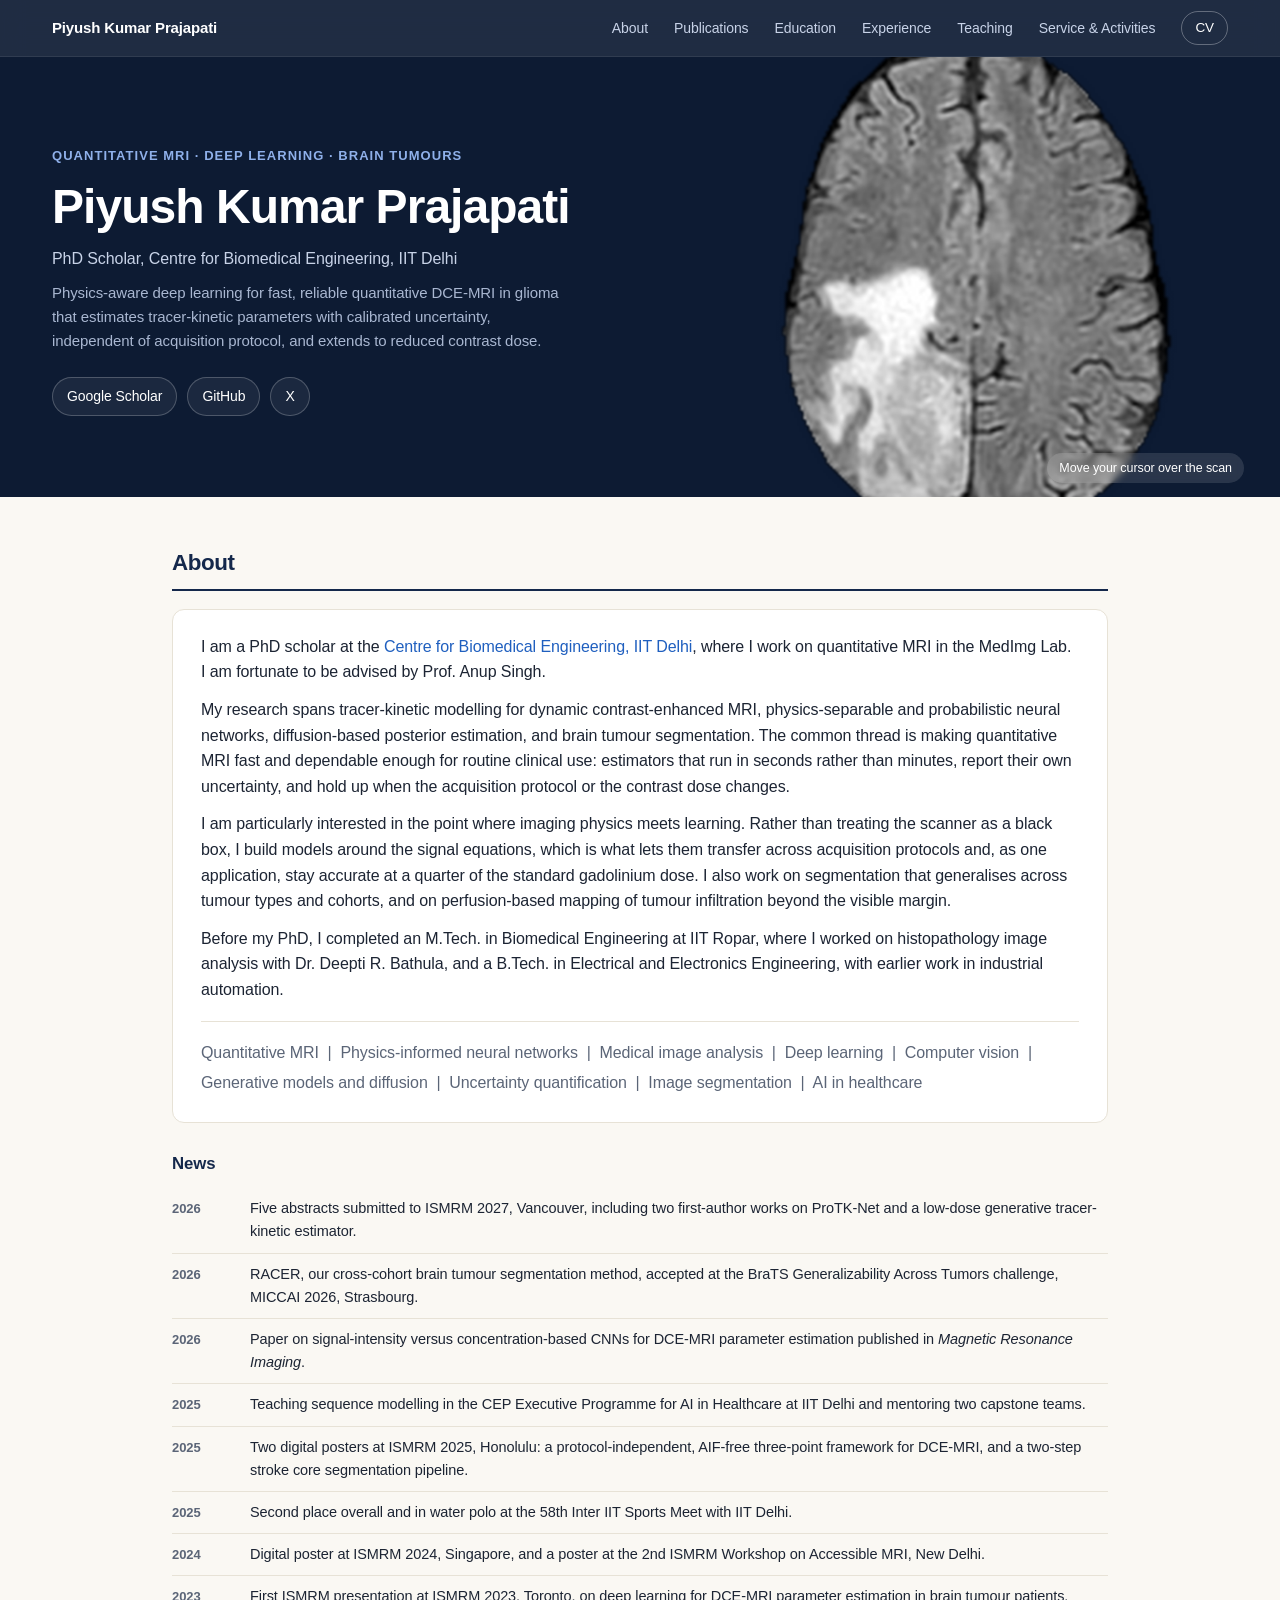
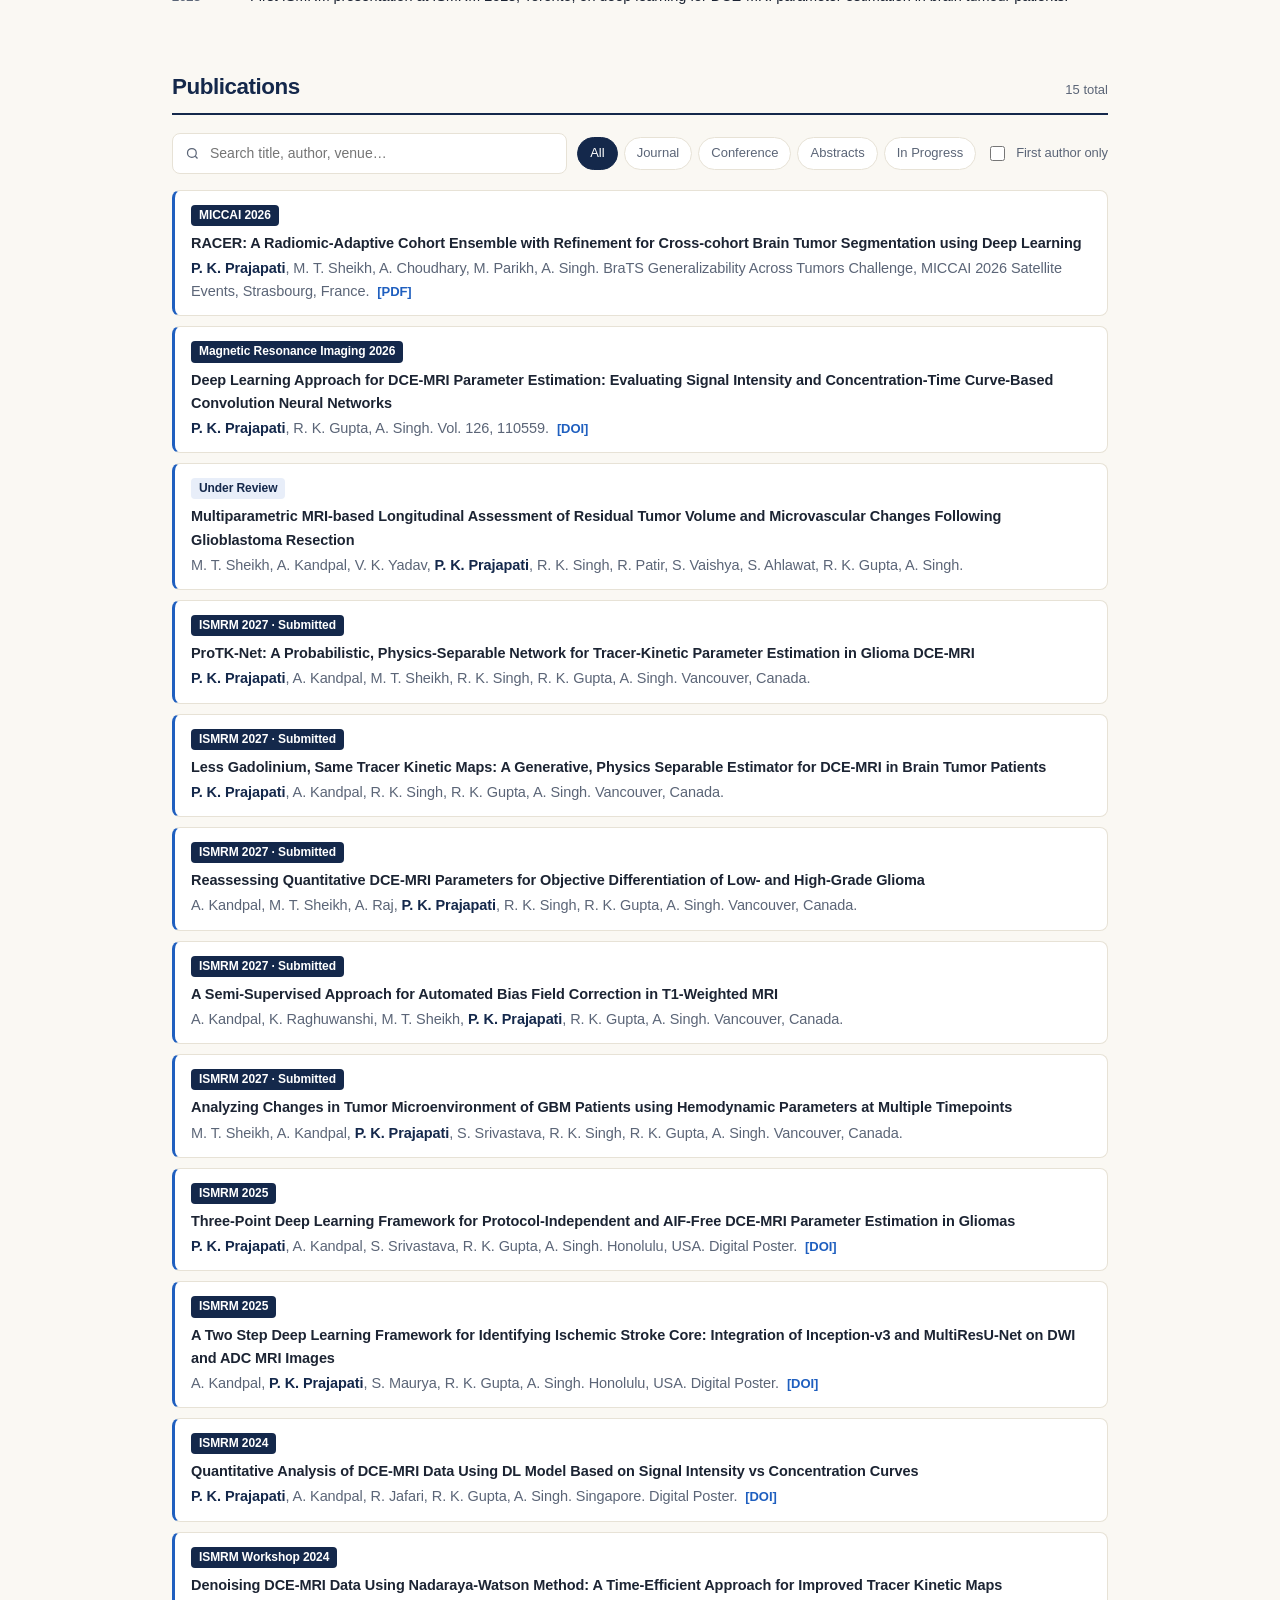
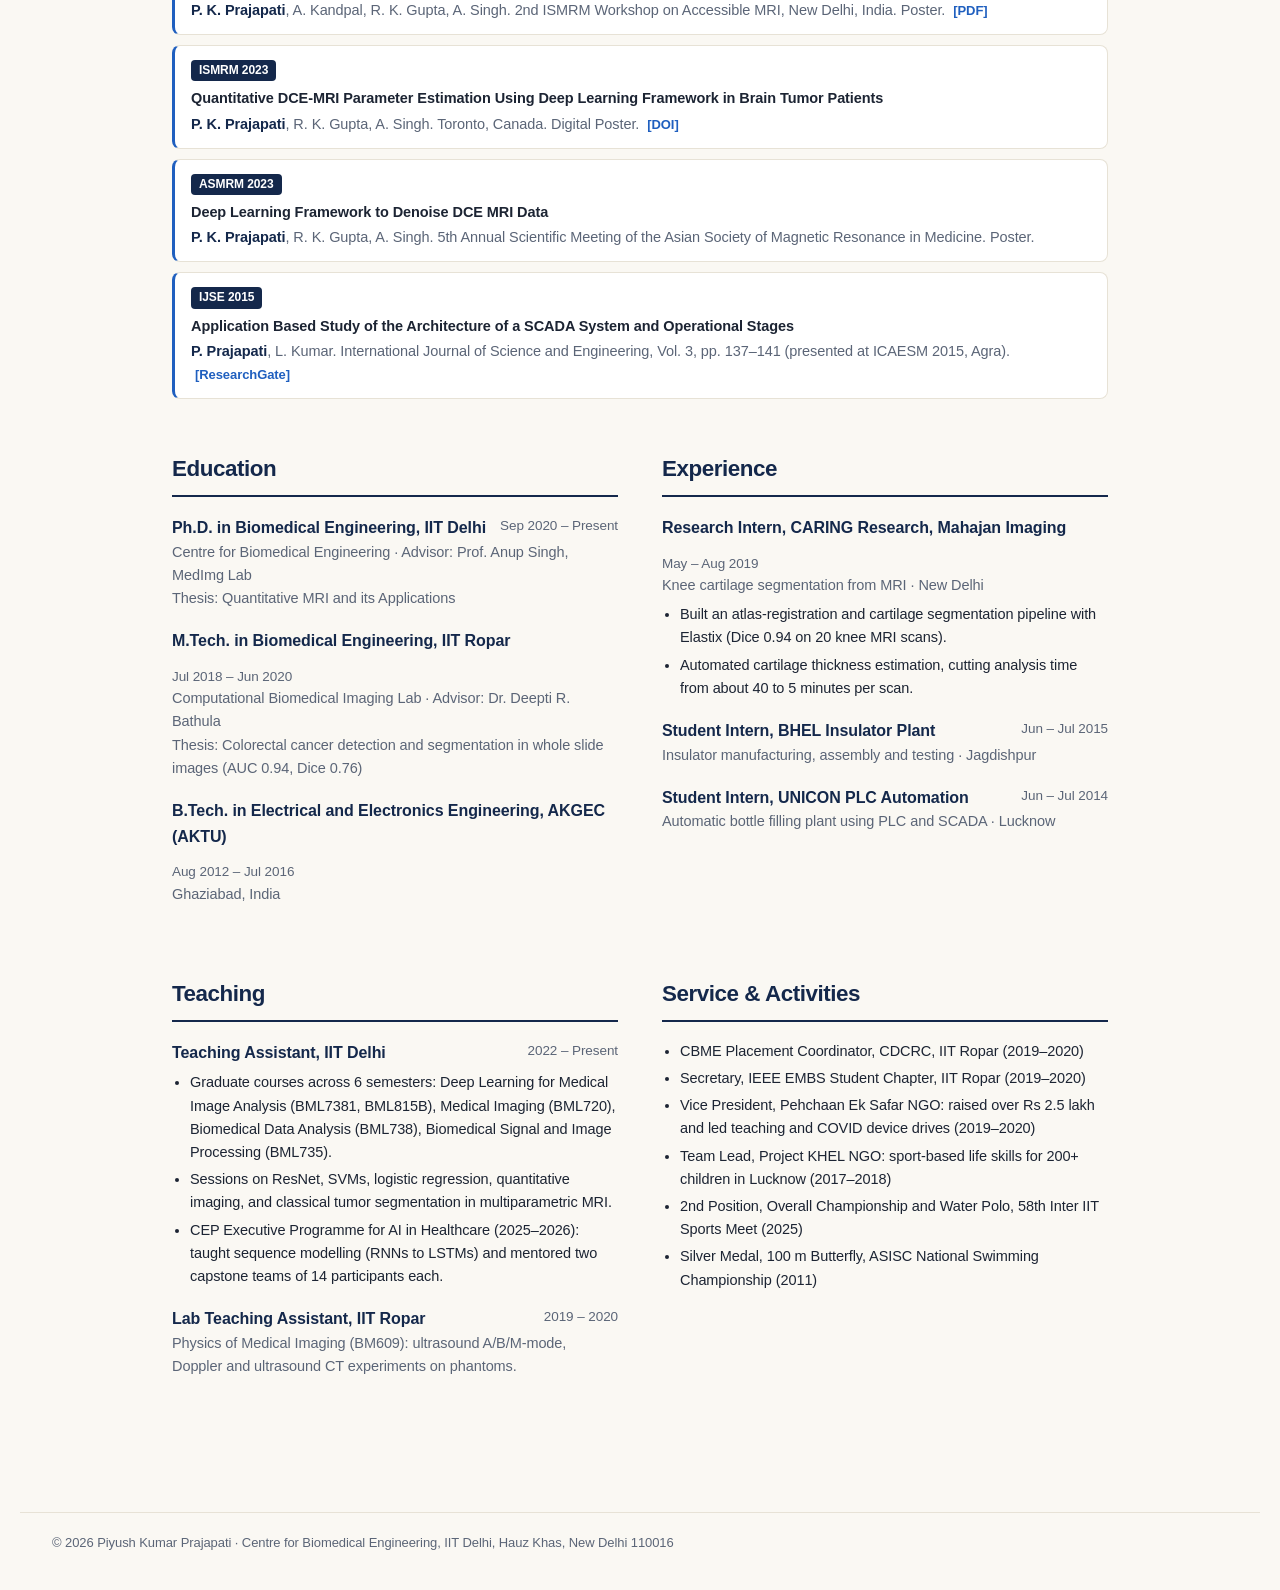
==== index.html @ b54a02b5 "Blend hero image into banner on both sides Co-Authored-By: Claude Fable 5.1 <noreply@anthropic.com>" ====
<!doctype html>
<html lang="en">
<head>
<meta charset="UTF-8">
<meta name="viewport" content="width=device-width, initial-scale=1">
<title>Piyush Kumar Prajapati</title>
<meta name="description" content="Piyush Kumar Prajapati, PhD Scholar, Centre for Biomedical Engineering, IIT Delhi. Quantitative MRI and deep learning for medical imaging.">
<style>
  :root {
    --bg: #faf8f3;
    --card: #ffffff;
    --text: #1c2433;
    --muted: #5b6577;
    --rule: #e7e2d6;
    --navy: #14284b;
    --navy-deep: #0d1b33;
    --blue: #1f5fbf;
    --blue-soft: #e8eef9;
    --shadow: 0 6px 18px rgba(20, 40, 75, .08);
  }
  * { box-sizing: border-box; }
  html { scroll-behavior: smooth; scroll-padding-top: 72px; }
  body {
    margin: 0; background: var(--bg); color: var(--text);
    font: 16px/1.6 -apple-system, BlinkMacSystemFont, "SF Pro Text", "SF Pro Display", "Helvetica Neue", Helvetica, Arial, sans-serif;
    letter-spacing: -0.005em;
    -webkit-font-smoothing: antialiased;
    transition: background-color .25s, color .25s;
  }
  a { color: var(--blue); text-decoration: none; }
  a:hover { text-decoration: underline; }
  button { font: inherit; cursor: pointer; }

  /* ===== Top navigation ===== */
  .topnav {
    position: sticky; top: 0; z-index: 20;
    background: rgba(13,27,51,.92); -webkit-backdrop-filter: blur(12px); backdrop-filter: blur(12px);
    border-bottom: 1px solid rgba(255,255,255,.08);
  }
  .topnav .inner { max-width: 1240px; margin: 0 auto; padding: 0 32px; height: 56px; display: flex; align-items: center; gap: 8px; }
  .topnav .brand { color: #fff; font-weight: 600; font-size: 15px; margin-right: auto; letter-spacing: -0.01em; }
  .topnav .brand:hover { text-decoration: none; }
  .topnav .links { display: flex; gap: 2px; }
  .topnav .links a { color: #c8d3e8; font-size: 14px; padding: 6px 12px; border-radius: 8px; transition: background .2s, color .2s; white-space: nowrap; }
  .topnav .links a:hover { color: #fff; background: rgba(255,255,255,.08); text-decoration: none; }
  .topnav .links a.active { color: #fff; background: rgba(255,255,255,.14); }
  .topnav .cv { color: #fff; border: 1px solid rgba(255,255,255,.3); padding: 5px 13px; border-radius: 999px; font-size: 13.5px; margin-left: 6px; transition: background .2s, color .2s; }
  .topnav .cv:hover { background: #fff; color: var(--navy-deep); text-decoration: none; }
  .menu-btn { display: none; width: 36px; height: 36px; border: 0; background: transparent; color: #fff; border-radius: 8px; place-items: center; }
  .menu-btn svg { width: 20px; height: 20px; }

  /* ===== Hero banner ===== */
  .hero { background: var(--navy-deep); color: #fff; }
  .hero-inner {
    max-width: 1240px; margin: 0 auto;
    display: grid; grid-template-columns: minmax(0, 1fr) minmax(360px, 46%);
    min-height: 440px;
  }
  .hero-text { padding: 56px 32px 48px; display: flex; flex-direction: column; justify-content: center; }
  .hero-text .eyebrow { color: #8fb0ea; font-size: 13px; font-weight: 600; letter-spacing: .08em; text-transform: uppercase; margin-bottom: 14px; }
  .hero-text h1 {
    font-family: inherit; letter-spacing: -0.02em; font-weight: 600;
    font-size: clamp(2rem, 4vw, 3rem); line-height: 1.1; margin: 0 0 12px; color: #fff;
  }
  .hero-text .role { color: #c8d3e8; font-size: 16px; margin: 0 0 10px; }
  .hero-text .tagline { color: #a9b7d1; font-size: 15px; max-width: 520px; margin: 0 0 24px; }
  .hero-links { display: flex; flex-wrap: wrap; gap: 10px; align-items: center; }
  .hero-links a, .hero-links button {
    display: inline-flex; align-items: center; gap: 6px;
    border: 1px solid rgba(255,255,255,.22); background: rgba(255,255,255,.06); color: #fff;
    font-size: 14px; padding: 7px 14px; border-radius: 999px; transition: background .2s, border-color .2s, transform .15s;
  }
  .hero-links a:hover, .hero-links button:hover { background: rgba(255,255,255,.14); border-color: rgba(255,255,255,.45); text-decoration: none; transform: translateY(-1px); }
  .hero-links a.primary { background: #fff; color: var(--navy-deep); border-color: #fff; font-weight: 600; }
  .hero-links a.primary:hover { background: #e8eef9; }
  .hero-links svg { width: 14px; height: 14px; }

  .hero-stage {
    position: relative; overflow: hidden; background: var(--navy-deep); cursor: none;
    user-select: none; touch-action: none; min-height: 360px;
  }
  .hero-stage img {
    position: absolute; inset: 0; width: 100%; height: 100%; object-fit: cover; object-position: center; display: block;
  }
  .hero-stage::before {
    content: ""; position: absolute; inset: 0; z-index: 3; pointer-events: none;
    background: linear-gradient(90deg, var(--navy-deep) 0%, rgba(13,27,51,0) 18%, rgba(13,27,51,0) 82%, var(--navy-deep) 100%);
  }
  .stage-map { clip-path: circle(0px at 50% 50%); transition: clip-path .18s ease-out; z-index: 2; }
  .stage-ring {
    position: absolute; z-index: 4; width: 0; height: 0; border-radius: 50%; pointer-events: none;
    border: 2px solid rgba(255,255,255,.9); box-shadow: 0 0 0 1px rgba(0,0,0,.5), 0 0 24px rgba(0,0,0,.6);
    transform: translate(-50%, -50%); opacity: 0; transition: opacity .2s, width .18s, height .18s;
  }
  .hero-stage.active .stage-ring { opacity: 1; }
  .stage-hint {
    position: absolute; z-index: 4; right: 16px; bottom: 14px;
    background: rgba(255,255,255,.12); backdrop-filter: blur(4px); color: #fff; font-size: 12.5px;
    padding: 5px 12px; border-radius: 999px; pointer-events: none; transition: opacity .3s;
  }
  .hero-stage.active .stage-hint, .hero-stage.touched .stage-hint { opacity: 0; }

  /* ===== Body layout ===== */
  .layout { max-width: 1000px; margin: 0 auto; padding: 48px 32px 64px; }

  section { margin-bottom: 52px; }
  h3 { font-size: 1.05rem; font-weight: 600; margin: 28px 0 10px; color: var(--navy); }
  .news { list-style: none; padding: 0; margin: 0; }
  .news li { display: grid; grid-template-columns: 64px 1fr; gap: 14px; padding: 9px 0; border-bottom: 1px solid var(--rule); font-size: 14.5px; }
  .news li:last-child { border-bottom: 0; }
  .news .d { color: var(--muted); font-size: 13px; font-weight: 600; padding-top: 2px; }
  h2 {
    font-family: inherit; letter-spacing: -0.02em; font-weight: 600;
    font-size: 1.4rem; color: var(--navy);
    margin: 0 0 18px; padding-bottom: 8px;
    border-bottom: 2px solid var(--navy);
    display: flex; align-items: baseline; justify-content: space-between; gap: 12px;
  }
  h2 .count { font-weight: 500; font-size: 13px; line-height: 1; letter-spacing: 0; color: var(--muted); }
  p { margin: 0 0 12px; }
  .intro p { font-size: 16px; }


  .bio { background: var(--card); border: 1px solid var(--rule); border-radius: 12px; padding: 24px 28px; }
  .bio p:last-of-type { margin-bottom: 0; }
  .interests-line { color: var(--muted); font-size: 14.5px; margin-top: 18px; padding-top: 16px; border-top: 1px solid var(--rule); line-height: 1.9; }
  @media (max-width: 860px) { .bio { padding: 18px 18px; } }

  /* Publication controls */
  .controls { display: flex; flex-wrap: wrap; gap: 10px; align-items: center; margin-bottom: 16px; }
  .search {
    flex: 1 1 220px; display: flex; align-items: center; gap: 8px;
    background: var(--card); border: 1px solid var(--rule); border-radius: 8px; padding: 7px 12px;
  }
  .search:focus-within { border-color: var(--blue); box-shadow: 0 0 0 3px var(--blue-soft); }
  .search svg { width: 15px; height: 15px; color: var(--muted); flex: none; }
  .search input { border: 0; outline: 0; background: transparent; color: var(--text); font: inherit; font-size: 14px; width: 100%; }
  .chips { display: flex; flex-wrap: wrap; gap: 6px; }
  .chip {
    border: 1px solid var(--rule); background: var(--card); color: var(--muted);
    font-size: 13px; font-weight: 500; padding: 5px 12px; border-radius: 999px;
    transition: all .2s;
  }
  .chip:hover { border-color: var(--blue); color: var(--blue); }
  .chip.active { background: var(--navy); border-color: var(--navy); color: #fff; }
  .toggle { display: flex; align-items: center; gap: 8px; font-size: 13px; color: var(--muted); cursor: pointer; user-select: none; }
  .toggle input { accent-color: var(--blue); width: 15px; height: 15px; }

  ol.pubs { list-style: none; padding: 0; margin: 0; }
  ol.pubs li {
    background: var(--card); border: 1px solid var(--rule);
    border-left: 3px solid var(--blue); border-radius: 8px;
    padding: 12px 16px; margin-bottom: 10px; font-size: 14.5px;
    transition: transform .2s, box-shadow .2s, opacity .3s;
  }
  ol.pubs li:hover { transform: translateX(3px); box-shadow: var(--shadow); }
  ol.pubs li.hidden { display: none; }
  .venue {
    display: inline-block; font-size: 12px; font-weight: 600;
    color: #fff; background: var(--navy);
    padding: 1px 8px; border-radius: 4px; margin-right: 6px;
  }
  .venue.soft { background: var(--blue-soft); color: var(--navy); }
  .ptitle { display: block; font-weight: 600; color: var(--text); margin: 6px 0 2px; }
  .authors { color: var(--muted); }
  .authors b { color: var(--navy); font-weight: 600; }
  .plink { font-size: 13px; font-weight: 600; margin-left: 4px; }
  .empty { display: none; color: var(--muted); font-size: 14px; padding: 16px; text-align: center; border: 1px dashed var(--rule); border-radius: 8px; }
  .empty.show { display: block; }
  mark { background: #ffe9a8; color: inherit; border-radius: 2px; padding: 0 1px; }

  .grid2 { display: grid; grid-template-columns: 1fr 1fr; gap: 0 44px; }

  .entry { margin-bottom: 18px; }
  .entry .top { display: flex; justify-content: space-between; gap: 12px; flex-wrap: wrap; }
  .entry .title { font-weight: 600; color: var(--navy); }
  .entry .date { color: var(--muted); font-size: 13.5px; white-space: nowrap; }
  .entry .sub { color: var(--muted); font-size: 14.5px; }
  .entry ul { margin: 6px 0 0; padding-left: 18px; }
  .entry li { margin-bottom: 4px; font-size: 14.5px; }

  .reveal { opacity: 0; transform: translateY(14px); transition: opacity .55s ease, transform .55s ease; }
  .reveal.in { opacity: 1; transform: none; }
  @media (prefers-reduced-motion: reduce) {
    .reveal { opacity: 1; transform: none; transition: none; }
    html { scroll-behavior: auto; }
  }

  .to-top {
    position: fixed; right: 24px; bottom: 24px; width: 40px; height: 40px; border-radius: 50%;
    background: var(--navy); color: #fff; border: 0; box-shadow: var(--shadow);
    display: grid; place-items: center; opacity: 0; pointer-events: none; transition: opacity .25s, transform .25s;
    transform: translateY(8px);
  }
  .to-top.show { opacity: 1; pointer-events: auto; transform: none; }
  .to-top svg { width: 16px; height: 16px; }

  footer {
    max-width: 1240px; margin: 0 auto; padding: 20px 32px 36px;
    color: var(--muted); font-size: 13px; border-top: 1px solid var(--rule);
  }

  @media (max-width: 1000px) { .grid2 { grid-template-columns: 1fr; } }
  @media (max-width: 860px) {
    .hero-inner { grid-template-columns: 1fr; min-height: 0; }
    .hero-stage { order: -1; min-height: 0; height: 300px; }
    .hero-stage::before { background: linear-gradient(180deg, rgba(13,27,51,0) 70%, var(--navy-deep) 100%); }
    .hero-text { padding: 20px 16px 36px; }
    .layout { padding: 28px 16px 48px; }
    .topnav .inner { padding: 0 12px 0 16px; }
    .topnav .cv { display: none; }
    .menu-btn { display: grid; }
    .topnav .links {
      display: none; position: absolute; left: 0; right: 0; top: 56px; flex-direction: column; gap: 0;
      background: rgba(13,27,51,.97); padding: 8px 12px 12px; border-bottom: 1px solid rgba(255,255,255,.1);
    }
    .topnav.open .links { display: flex; }
    .topnav .links a { padding: 11px 12px; font-size: 15px; }
    .news li { grid-template-columns: 52px 1fr; }
    footer { padding: 20px 16px 32px; }
  }
</style>
</head>
<body>

<nav class="topnav" id="topnav">
  <div class="inner">
    <a class="brand" href="#top">Piyush Kumar Prajapati</a>
    <div class="links" id="navLinks">
      <a href="#about">About</a>
      <a href="#publications">Publications</a>
      <a href="#education">Education</a>
      <a href="#experience">Experience</a>
      <a href="#teaching">Teaching</a>
      <a href="#service">Service &amp; Activities</a>
    </div>
    <a class="cv" href="Piyush_Prajapati_CV.pdf" target="_blank" rel="noopener">CV</a>
    <button class="menu-btn" id="menuBtn" aria-label="Menu" aria-expanded="false">
      <svg viewBox="0 0 24 24" fill="none" stroke="currentColor" stroke-width="2"><path d="M4 7h16M4 12h16M4 17h16"/></svg>
    </button>
  </div>
</nav>

<header class="hero" id="top">
  <div class="hero-inner">
    <div class="hero-text">
      <div class="eyebrow">Quantitative MRI · Deep Learning · Brain Tumours</div>
      <h1>Piyush Kumar Prajapati</h1>
      <p class="role">PhD Scholar, Centre for Biomedical Engineering, IIT Delhi</p>
      <p class="tagline">Physics-aware deep learning for fast, reliable quantitative DCE-MRI in glioma that estimates tracer-kinetic parameters with calibrated uncertainty, independent of acquisition protocol, and extends to reduced contrast dose.</p>
      <div class="hero-links">
        <a href="https://scholar.google.com/citations?user=yC81rO8AAAAJ&amp;hl=en" target="_blank" rel="noopener">Google Scholar</a>
        <a href="https://github.com/piyushkp27" target="_blank" rel="noopener">GitHub</a>
        <a href="https://x.com/piyushkp27" target="_blank" rel="noopener">X</a>
      </div>
    </div>
    <div class="hero-stage" id="stage">
      <img class="stage-base" src="assets/mri/anat.png" alt="Axial brain MRI slice" draggable="false">
      <img class="stage-map" id="stageMap" src="assets/mri/map.png" alt="" aria-hidden="true" draggable="false">
      <div class="stage-ring" id="stageRing"></div>
      <div class="stage-hint">Move your cursor over the scan</div>
    </div>
  </div>
</header>

<div class="layout">
  <main>

    <section id="about" class="intro reveal">
      <h2>About</h2>
      <div class="bio">
      <p>I am a PhD scholar at the <a href="https://cbme.iitd.ac.in/" target="_blank" rel="noopener">Centre for Biomedical Engineering, IIT Delhi</a>, where I work on quantitative MRI in the MedImg Lab. I am fortunate to be advised by Prof. Anup Singh.</p>
      <p>My research spans tracer-kinetic modelling for dynamic contrast-enhanced MRI, physics-separable and probabilistic neural networks, diffusion-based posterior estimation, and brain tumour segmentation. The common thread is making quantitative MRI fast and dependable enough for routine clinical use: estimators that run in seconds rather than minutes, report their own uncertainty, and hold up when the acquisition protocol or the contrast dose changes.</p>
      <p>I am particularly interested in the point where imaging physics meets learning. Rather than treating the scanner as a black box, I build models around the signal equations, which is what lets them transfer across acquisition protocols and, as one application, stay accurate at a quarter of the standard gadolinium dose. I also work on segmentation that generalises across tumour types and cohorts, and on perfusion-based mapping of tumour infiltration beyond the visible margin.</p>
      <p>Before my PhD, I completed an M.Tech. in Biomedical Engineering at IIT Ropar, where I worked on histopathology image analysis with Dr. Deepti R. Bathula, and a B.Tech. in Electrical and Electronics Engineering, with earlier work in industrial automation.</p>
      <p class="interests-line">Quantitative MRI &nbsp;|&nbsp; Physics-informed neural networks &nbsp;|&nbsp; Medical image analysis &nbsp;|&nbsp; Deep learning &nbsp;|&nbsp; Computer vision &nbsp;|&nbsp; Generative models and diffusion &nbsp;|&nbsp; Uncertainty quantification &nbsp;|&nbsp; Image segmentation &nbsp;|&nbsp; AI in healthcare</p>
      </div>
      <h3>News</h3>
      <ol class="news">
        <li><span class="d">2026</span><span>Five abstracts submitted to ISMRM 2027, Vancouver, including two first-author works on ProTK-Net and a low-dose generative tracer-kinetic estimator.</span></li>
        <li><span class="d">2026</span><span>RACER, our cross-cohort brain tumour segmentation method, accepted at the BraTS Generalizability Across Tumors challenge, MICCAI 2026, Strasbourg.</span></li>
        <li><span class="d">2026</span><span>Paper on signal-intensity versus concentration-based CNNs for DCE-MRI parameter estimation published in <em>Magnetic Resonance Imaging</em>.</span></li>
        <li><span class="d">2025</span><span>Teaching sequence modelling in the CEP Executive Programme for AI in Healthcare at IIT Delhi and mentoring two capstone teams.</span></li>
        <li><span class="d">2025</span><span>Two digital posters at ISMRM 2025, Honolulu: a protocol-independent, AIF-free three-point framework for DCE-MRI, and a two-step stroke core segmentation pipeline.</span></li>
        <li><span class="d">2025</span><span>Second place overall and in water polo at the 58th Inter IIT Sports Meet with IIT Delhi.</span></li>
        <li><span class="d">2024</span><span>Digital poster at ISMRM 2024, Singapore, and a poster at the 2nd ISMRM Workshop on Accessible MRI, New Delhi.</span></li>
        <li><span class="d">2023</span><span>First ISMRM presentation at ISMRM 2023, Toronto, on deep learning for DCE-MRI parameter estimation in brain tumour patients.</span></li>
      </ol>
    </section>

    <section id="publications" class="reveal">
      <h2>Publications <span class="count" id="pubCount"></span></h2>
      <div class="controls">
        <label class="search">
          <svg viewBox="0 0 24 24" fill="none" stroke="currentColor" stroke-width="2"><circle cx="11" cy="11" r="7"/><path d="m20 20-3.5-3.5"/></svg>
          <input type="search" id="pubSearch" placeholder="Search title, author, venue…" aria-label="Search publications">
        </label>
        <div class="chips" id="chips">
          <button class="chip active" data-type="all">All</button>
          <button class="chip" data-type="journal">Journal</button>
          <button class="chip" data-type="conference">Conference</button>
          <button class="chip" data-type="abstract">Abstracts</button>
          <button class="chip" data-type="progress">In Progress</button>
        </div>
        <label class="toggle"><input type="checkbox" id="firstAuthor"> First author only</label>
      </div>
      <ol class="pubs" id="pubList">
        <li data-type="conference" data-year="2026" data-first="1"><span class="venue">MICCAI 2026</span>
          <span class="ptitle">RACER: A Radiomic-Adaptive Cohort Ensemble with Refinement for Cross-cohort Brain Tumor Segmentation using Deep Learning</span>
          <span class="authors"><b>P. K. Prajapati</b>, M. T. Sheikh, A. Choudhary, M. Parikh, A. Singh. BraTS Generalizability Across Tumors Challenge, MICCAI 2026 Satellite Events, Strasbourg, France.</span>
          <a class="plink" href="https://papers.miccai.org/miccai-2026-sat/paper/BraTS_GoAT_008.pdf" target="_blank" rel="noopener">[PDF]</a></li>
        <li data-type="journal" data-year="2026" data-first="1"><span class="venue">Magnetic Resonance Imaging 2026</span>
          <span class="ptitle">Deep Learning Approach for DCE-MRI Parameter Estimation: Evaluating Signal Intensity and Concentration-Time Curve-Based Convolution Neural Networks</span>
          <span class="authors"><b>P. K. Prajapati</b>, R. K. Gupta, A. Singh. Vol. 126, 110559.</span>
          <a class="plink" href="https://doi.org/10.1016/j.mri.2025.110559" target="_blank" rel="noopener">[DOI]</a></li>
        <li data-type="progress" data-year="2026" data-first="0"><span class="venue soft">Under Review</span>
          <span class="ptitle">Multiparametric MRI-based Longitudinal Assessment of Residual Tumor Volume and Microvascular Changes Following Glioblastoma Resection</span>
          <span class="authors">M. T. Sheikh, A. Kandpal, V. K. Yadav, <b>P. K. Prajapati</b>, R. K. Singh, R. Patir, S. Vaishya, S. Ahlawat, R. K. Gupta, A. Singh.</span></li>
        <li data-type="abstract" data-year="2027" data-first="1"><span class="venue">ISMRM 2027 · Submitted</span>
          <span class="ptitle">ProTK-Net: A Probabilistic, Physics-Separable Network for Tracer-Kinetic Parameter Estimation in Glioma DCE-MRI</span>
          <span class="authors"><b>P. K. Prajapati</b>, A. Kandpal, M. T. Sheikh, R. K. Singh, R. K. Gupta, A. Singh. Vancouver, Canada.</span></li>
        <li data-type="abstract" data-year="2027" data-first="1"><span class="venue">ISMRM 2027 · Submitted</span>
          <span class="ptitle">Less Gadolinium, Same Tracer Kinetic Maps: A Generative, Physics Separable Estimator for DCE-MRI in Brain Tumor Patients</span>
          <span class="authors"><b>P. K. Prajapati</b>, A. Kandpal, R. K. Singh, R. K. Gupta, A. Singh. Vancouver, Canada.</span></li>
        <li data-type="abstract" data-year="2027" data-first="0"><span class="venue">ISMRM 2027 · Submitted</span>
          <span class="ptitle">Reassessing Quantitative DCE-MRI Parameters for Objective Differentiation of Low- and High-Grade Glioma</span>
          <span class="authors">A. Kandpal, M. T. Sheikh, A. Raj, <b>P. K. Prajapati</b>, R. K. Singh, R. K. Gupta, A. Singh. Vancouver, Canada.</span></li>
        <li data-type="abstract" data-year="2027" data-first="0"><span class="venue">ISMRM 2027 · Submitted</span>
          <span class="ptitle">A Semi-Supervised Approach for Automated Bias Field Correction in T1-Weighted MRI</span>
          <span class="authors">A. Kandpal, K. Raghuwanshi, M. T. Sheikh, <b>P. K. Prajapati</b>, R. K. Gupta, A. Singh. Vancouver, Canada.</span></li>
        <li data-type="abstract" data-year="2027" data-first="0"><span class="venue">ISMRM 2027 · Submitted</span>
          <span class="ptitle">Analyzing Changes in Tumor Microenvironment of GBM Patients using Hemodynamic Parameters at Multiple Timepoints</span>
          <span class="authors">M. T. Sheikh, A. Kandpal, <b>P. K. Prajapati</b>, S. Srivastava, R. K. Singh, R. K. Gupta, A. Singh. Vancouver, Canada.</span></li>
        <li data-type="abstract" data-year="2025" data-first="1"><span class="venue">ISMRM 2025</span>
          <span class="ptitle">Three-Point Deep Learning Framework for Protocol-Independent and AIF-Free DCE-MRI Parameter Estimation in Gliomas</span>
          <span class="authors"><b>P. K. Prajapati</b>, A. Kandpal, S. Srivastava, R. K. Gupta, A. Singh. Honolulu, USA. Digital Poster.</span>
          <a class="plink" href="https://doi.org/10.58530/2025/4289" target="_blank" rel="noopener">[DOI]</a></li>
        <li data-type="abstract" data-year="2025" data-first="0"><span class="venue">ISMRM 2025</span>
          <span class="ptitle">A Two Step Deep Learning Framework for Identifying Ischemic Stroke Core: Integration of Inception-v3 and MultiResU-Net on DWI and ADC MRI Images</span>
          <span class="authors">A. Kandpal, <b>P. K. Prajapati</b>, S. Maurya, R. K. Gupta, A. Singh. Honolulu, USA. Digital Poster.</span>
          <a class="plink" href="https://doi.org/10.58530/2025/1856" target="_blank" rel="noopener">[DOI]</a></li>
        <li data-type="abstract" data-year="2024" data-first="1"><span class="venue">ISMRM 2024</span>
          <span class="ptitle">Quantitative Analysis of DCE-MRI Data Using DL Model Based on Signal Intensity vs Concentration Curves</span>
          <span class="authors"><b>P. K. Prajapati</b>, A. Kandpal, R. Jafari, R. K. Gupta, A. Singh. Singapore. Digital Poster.</span>
          <a class="plink" href="https://doi.org/10.58530/2024/2120" target="_blank" rel="noopener">[DOI]</a></li>
        <li data-type="abstract" data-year="2024" data-first="1"><span class="venue">ISMRM Workshop 2024</span>
          <span class="ptitle">Denoising DCE-MRI Data Using Nadaraya-Watson Method: A Time-Efficient Approach for Improved Tracer Kinetic Maps</span>
          <span class="authors"><b>P. K. Prajapati</b>, A. Kandpal, R. K. Gupta, A. Singh. 2nd ISMRM Workshop on Accessible MRI, New Delhi, India. Poster.</span>
          <a class="plink" href="https://cds.ismrm.org/protected/Accessible-24/abstracts/Prajapati.pdf" target="_blank" rel="noopener">[PDF]</a></li>
        <li data-type="abstract" data-year="2023" data-first="1"><span class="venue">ISMRM 2023</span>
          <span class="ptitle">Quantitative DCE-MRI Parameter Estimation Using Deep Learning Framework in Brain Tumor Patients</span>
          <span class="authors"><b>P. K. Prajapati</b>, R. K. Gupta, A. Singh. Toronto, Canada. Digital Poster.</span>
          <a class="plink" href="https://doi.org/10.58530/2023/5191" target="_blank" rel="noopener">[DOI]</a></li>
        <li data-type="abstract" data-year="2023" data-first="1"><span class="venue">ASMRM 2023</span>
          <span class="ptitle">Deep Learning Framework to Denoise DCE MRI Data</span>
          <span class="authors"><b>P. K. Prajapati</b>, R. K. Gupta, A. Singh. 5th Annual Scientific Meeting of the Asian Society of Magnetic Resonance in Medicine. Poster.</span></li>
        <li data-type="journal" data-year="2015" data-first="1"><span class="venue">IJSE 2015</span>
          <span class="ptitle">Application Based Study of the Architecture of a SCADA System and Operational Stages</span>
          <span class="authors"><b>P. Prajapati</b>, L. Kumar. International Journal of Science and Engineering, Vol. 3, pp. 137–141 (presented at ICAESM 2015, Agra).</span>
          <a class="plink" href="https://www.researchgate.net/publication/290559647" target="_blank" rel="noopener">[ResearchGate]</a></li>
      </ol>
      <div class="empty" id="pubEmpty">No publications match this filter.</div>
    </section>

    <div class="grid2">
      <section id="education" class="reveal">
        <h2>Education</h2>
        <div class="entry">
          <div class="top"><span class="title">Ph.D. in Biomedical Engineering, IIT Delhi</span><span class="date">Sep 2020 – Present</span></div>
          <div class="sub">Centre for Biomedical Engineering · Advisor: Prof. Anup Singh, MedImg Lab</div>
          <div class="sub">Thesis: Quantitative MRI and its Applications</div>
        </div>
        <div class="entry">
          <div class="top"><span class="title">M.Tech. in Biomedical Engineering, IIT Ropar</span><span class="date">Jul 2018 – Jun 2020</span></div>
          <div class="sub">Computational Biomedical Imaging Lab · Advisor: Dr. Deepti R. Bathula</div>
          <div class="sub">Thesis: Colorectal cancer detection and segmentation in whole slide images (AUC 0.94, Dice 0.76)</div>
        </div>
        <div class="entry">
          <div class="top"><span class="title">B.Tech. in Electrical and Electronics Engineering, AKGEC (AKTU)</span><span class="date">Aug 2012 – Jul 2016</span></div>
          <div class="sub">Ghaziabad, India</div>
        </div>
      </section>

      <section id="experience" class="reveal">
        <h2>Experience</h2>
        <div class="entry">
          <div class="top"><span class="title">Research Intern, CARING Research, Mahajan Imaging</span><span class="date">May – Aug 2019</span></div>
          <div class="sub">Knee cartilage segmentation from MRI · New Delhi</div>
          <ul>
            <li>Built an atlas-registration and cartilage segmentation pipeline with Elastix (Dice 0.94 on 20 knee MRI scans).</li>
            <li>Automated cartilage thickness estimation, cutting analysis time from about 40 to 5 minutes per scan.</li>
          </ul>
        </div>
        <div class="entry">
          <div class="top"><span class="title">Student Intern, BHEL Insulator Plant</span><span class="date">Jun – Jul 2015</span></div>
          <div class="sub">Insulator manufacturing, assembly and testing · Jagdishpur</div>
        </div>
        <div class="entry">
          <div class="top"><span class="title">Student Intern, UNICON PLC Automation</span><span class="date">Jun – Jul 2014</span></div>
          <div class="sub">Automatic bottle filling plant using PLC and SCADA · Lucknow</div>
        </div>
      </section>

      <section id="teaching" class="reveal">
        <h2>Teaching</h2>
        <div class="entry">
          <div class="top"><span class="title">Teaching Assistant, IIT Delhi</span><span class="date">2022 – Present</span></div>
          <ul>
            <li>Graduate courses across 6 semesters: Deep Learning for Medical Image Analysis (BML7381, BML815B), Medical Imaging (BML720), Biomedical Data Analysis (BML738), Biomedical Signal and Image Processing (BML735).</li>
            <li>Sessions on ResNet, SVMs, logistic regression, quantitative imaging, and classical tumor segmentation in multiparametric MRI.</li>
            <li>CEP Executive Programme for AI in Healthcare (2025–2026): taught sequence modelling (RNNs to LSTMs) and mentored two capstone teams of 14 participants each.</li>
          </ul>
        </div>
        <div class="entry">
          <div class="top"><span class="title">Lab Teaching Assistant, IIT Ropar</span><span class="date">2019 – 2020</span></div>
          <div class="sub">Physics of Medical Imaging (BM609): ultrasound A/B/M-mode, Doppler and ultrasound CT experiments on phantoms.</div>
        </div>
      </section>

      <section id="service" class="reveal">
        <h2>Service &amp; Activities</h2>
        <div class="entry">
          <ul>
            <li>CBME Placement Coordinator, CDCRC, IIT Ropar (2019–2020)</li>
            <li>Secretary, IEEE EMBS Student Chapter, IIT Ropar (2019–2020)</li>
            <li>Vice President, Pehchaan Ek Safar NGO: raised over Rs 2.5 lakh and led teaching and COVID device drives (2019–2020)</li>
            <li>Team Lead, Project KHEL NGO: sport-based life skills for 200+ children in Lucknow (2017–2018)</li>
            <li>2nd Position, Overall Championship and Water Polo, 58th Inter IIT Sports Meet (2025)</li>
            <li>Silver Medal, 100 m Butterfly, ASISC National Swimming Championship (2011)</li>
          </ul>
        </div>
      </section>
    </div>

  </main>
</div>

<button class="to-top" id="toTop" aria-label="Back to top">
  <svg viewBox="0 0 24 24" fill="none" stroke="currentColor" stroke-width="2.5"><path d="m6 15 6-6 6 6"/></svg>
</button>

<footer>© 2026 Piyush Kumar Prajapati · Centre for Biomedical Engineering, IIT Delhi, Hauz Khas, New Delhi 110016</footer>

<script>
(function () {
  var root = document.documentElement;



  /* Hero lens: reveal the parametric map under the cursor */
  var stage = document.getElementById('stage'), map = document.getElementById('stageMap'), ring = document.getElementById('stageRing');
  function lensAt(px, py) {
    var b = stage.getBoundingClientRect();
    var x = Math.max(0, Math.min(b.width, px - b.left)), y = Math.max(0, Math.min(b.height, py - b.top));
    var R = Math.round(Math.min(b.width, b.height) * 0.22);
    map.style.clipPath = 'circle(' + R + 'px at ' + x + 'px ' + y + 'px)';
    ring.style.width = ring.style.height = (R * 2) + 'px';
    ring.style.left = x + 'px'; ring.style.top = y + 'px';
    stage.classList.add('active'); stage.classList.add('touched');
  }
  function lensOff() { stage.classList.remove('active'); map.style.clipPath = 'circle(0px at 50% 50%)'; }
  stage.addEventListener('pointermove', function (e) { lensAt(e.clientX, e.clientY); });
  stage.addEventListener('pointerdown', function (e) { lensAt(e.clientX, e.clientY); });
  stage.addEventListener('pointerleave', lensOff);
  stage.addEventListener('pointerup', function (e) { if (e.pointerType !== 'mouse') lensOff(); });

  /* Publication search + filter */
  var items = Array.prototype.slice.call(document.querySelectorAll('#pubList li'));
  var search = document.getElementById('pubSearch');
  var chips = document.querySelectorAll('#chips .chip');
  var firstOnly = document.getElementById('firstAuthor');
  var countEl = document.getElementById('pubCount');
  var emptyEl = document.getElementById('pubEmpty');
  var type = 'all';
  items.forEach(function (li) { li.setAttribute('data-text', li.textContent.toLowerCase()); li._orig = li.innerHTML; });
  function escapeRe(s) { return s.replace(/[.*+?^${}()|[\]\\]/g, '\\$&'); }
  function highlight(li, q) {
    li.innerHTML = li._orig;
    if (!q) return;
    var re = new RegExp('(' + escapeRe(q) + ')', 'ig');
    li.querySelectorAll('.ptitle, .authors, .venue').forEach(function (el) {
      el.innerHTML = el.innerHTML.replace(/>([^<]+)</g, function (m, text) { return '>' + text.replace(re, '<mark>$1</mark>') + '<'; });
      if (!/<mark>/.test(el.innerHTML)) el.innerHTML = el.innerHTML.replace(re, '<mark>$1</mark>');
    });
  }
  function apply() {
    var q = search.value.trim().toLowerCase(), shown = 0;
    items.forEach(function (li) {
      var ok = (type === 'all' || li.getAttribute('data-type') === type)
            && (!firstOnly.checked || li.getAttribute('data-first') === '1')
            && (!q || li.getAttribute('data-text').indexOf(q) !== -1);
      li.classList.toggle('hidden', !ok);
      if (ok) { shown++; highlight(li, q); }
    });
    countEl.textContent = shown === items.length ? items.length + ' total' : shown + ' of ' + items.length;
    emptyEl.classList.toggle('show', shown === 0);
  }
  search.addEventListener('input', apply);
  firstOnly.addEventListener('change', apply);
  chips.forEach(function (c) {
    c.addEventListener('click', function () {
      chips.forEach(function (x) { x.classList.remove('active'); });
      c.classList.add('active'); type = c.getAttribute('data-type'); apply();
    });
  });
  apply();

  /* Top nav: scroll-spy + mobile menu */
  var nav = document.getElementById('topnav'), menuBtn = document.getElementById('menuBtn');
  var links = document.querySelectorAll('#navLinks a');
  var sections = Array.prototype.map.call(links, function (a) { return document.querySelector(a.getAttribute('href')); });
  function spy() {
    var y = window.scrollY + 140, current = null;
    sections.forEach(function (s) { if (s && s.offsetTop <= y) current = s; });
    links.forEach(function (a) { a.classList.toggle('active', !!current && a.getAttribute('href') === '#' + current.id); });
  }
  window.addEventListener('scroll', spy, { passive: true }); spy();
  menuBtn.addEventListener('click', function () {
    var open = nav.classList.toggle('open'); menuBtn.setAttribute('aria-expanded', open ? 'true' : 'false');
  });
  links.forEach(function (a) { a.addEventListener('click', function () { nav.classList.remove('open'); menuBtn.setAttribute('aria-expanded', 'false'); }); });

  /* Reveal on scroll */
  if ('IntersectionObserver' in window) {
    var io = new IntersectionObserver(function (entries) {
      entries.forEach(function (e) { if (e.isIntersecting) { e.target.classList.add('in'); io.unobserve(e.target); } });
    }, { threshold: 0.08 });
    document.querySelectorAll('.reveal').forEach(function (el) { io.observe(el); });
  } else {
    document.querySelectorAll('.reveal').forEach(function (el) { el.classList.add('in'); });
  }

  /* Back to top */
  var toTop = document.getElementById('toTop');
  window.addEventListener('scroll', function () { toTop.classList.toggle('show', window.scrollY > 500); }, { passive: true });
  toTop.addEventListener('click', function () { window.scrollTo({ top: 0, behavior: 'smooth' }); });
})();
</script>
</body>
</html>
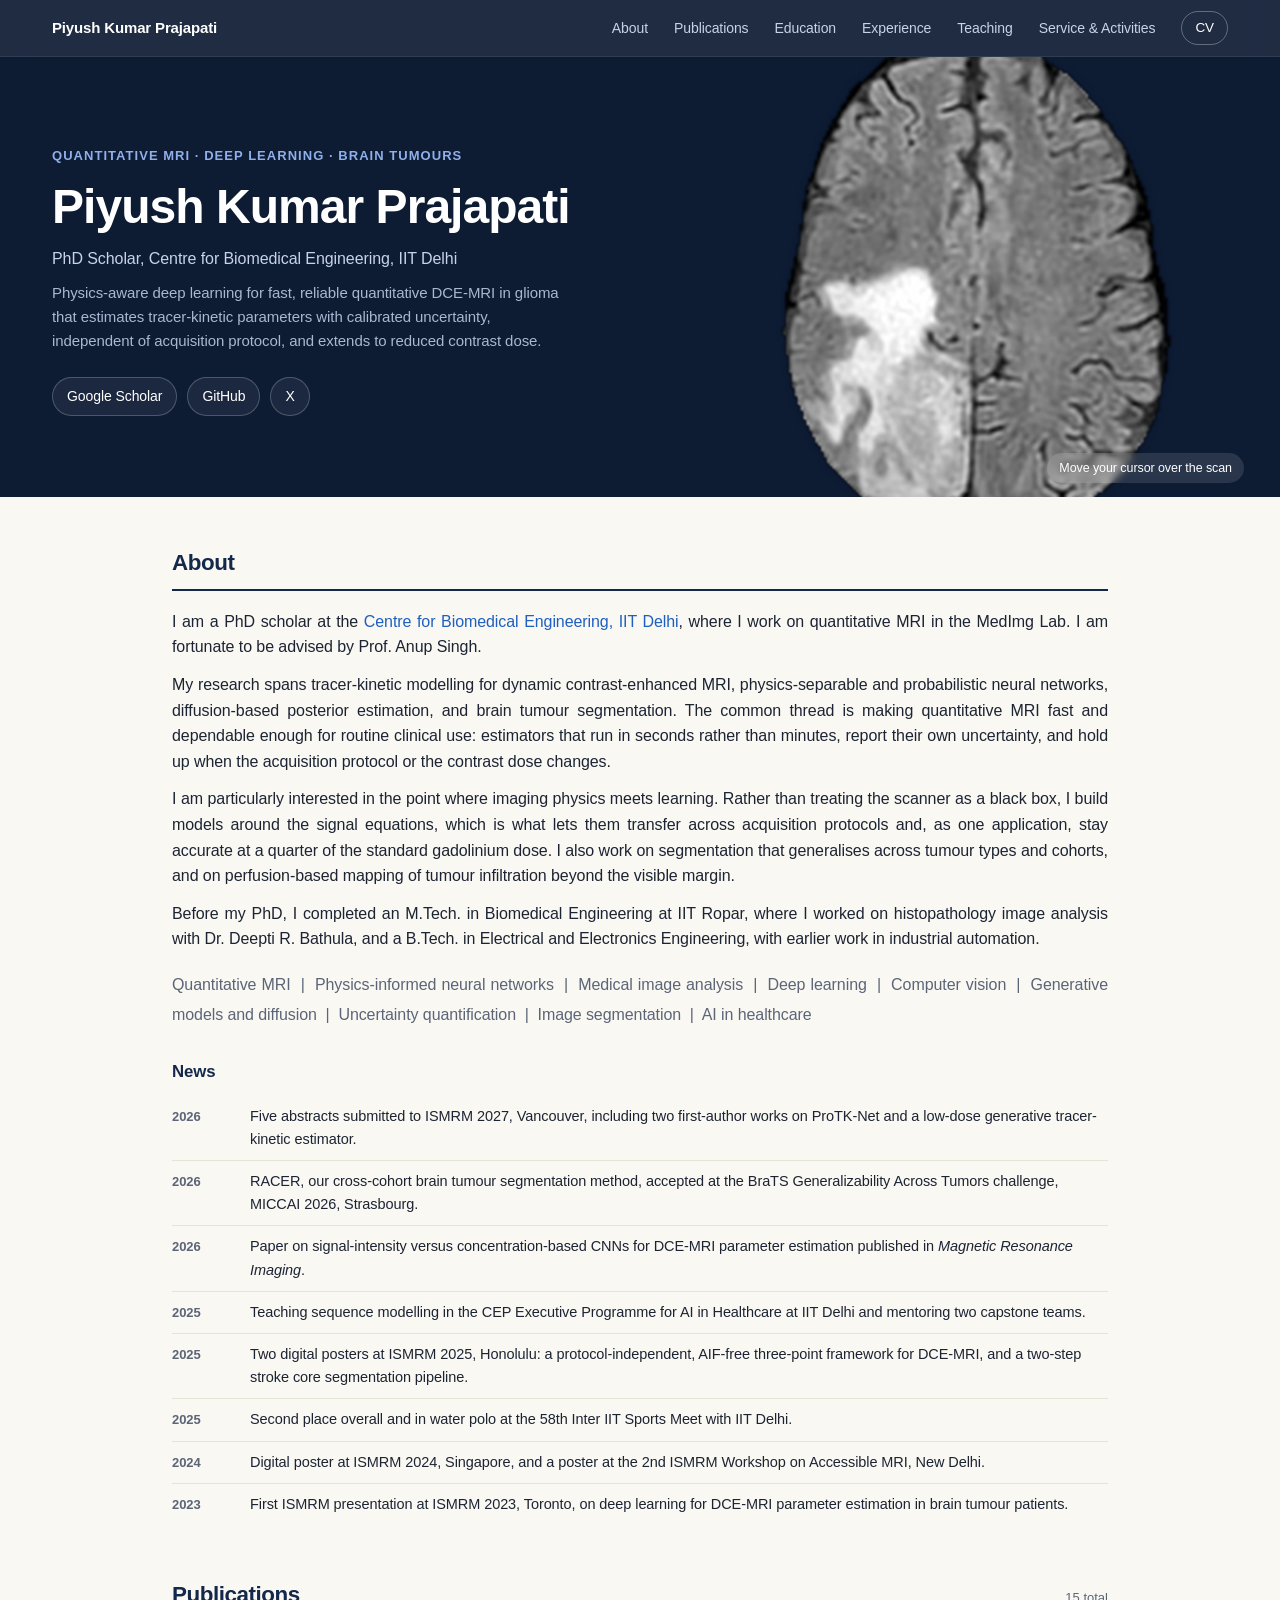
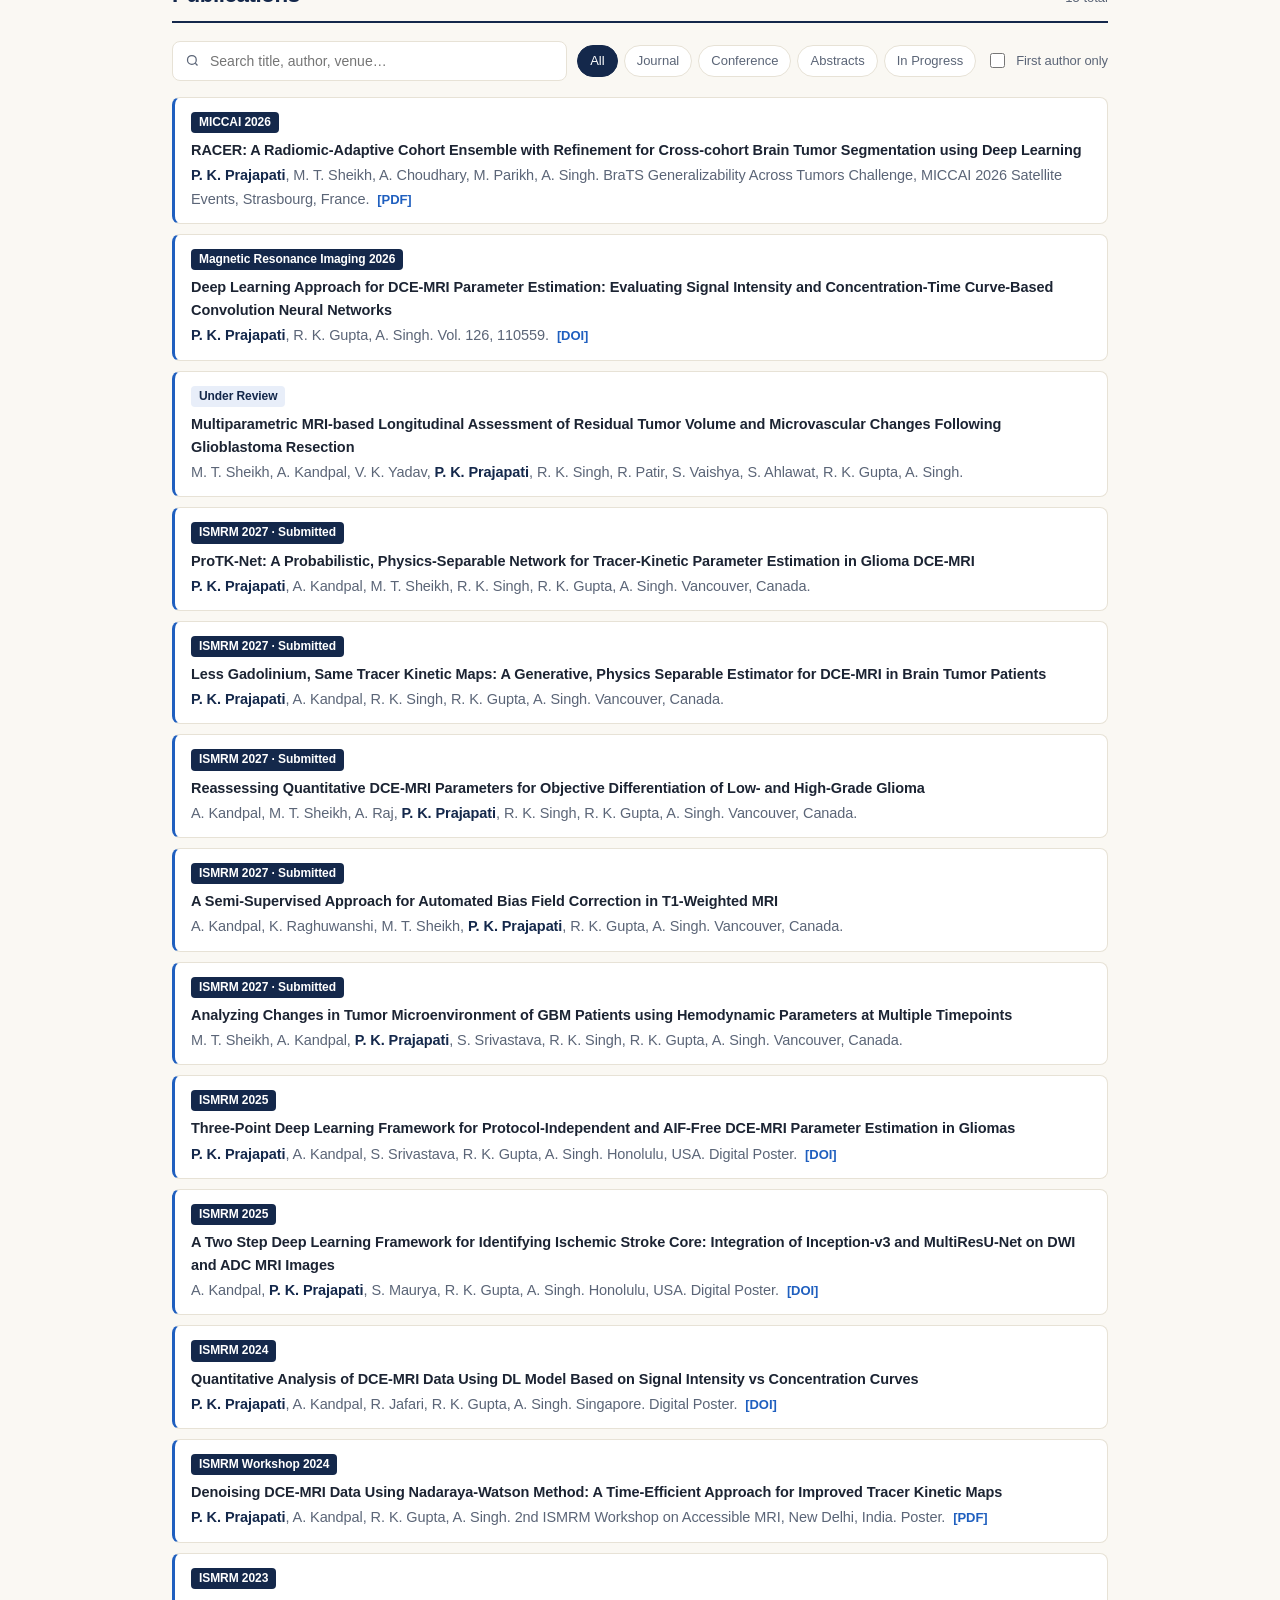
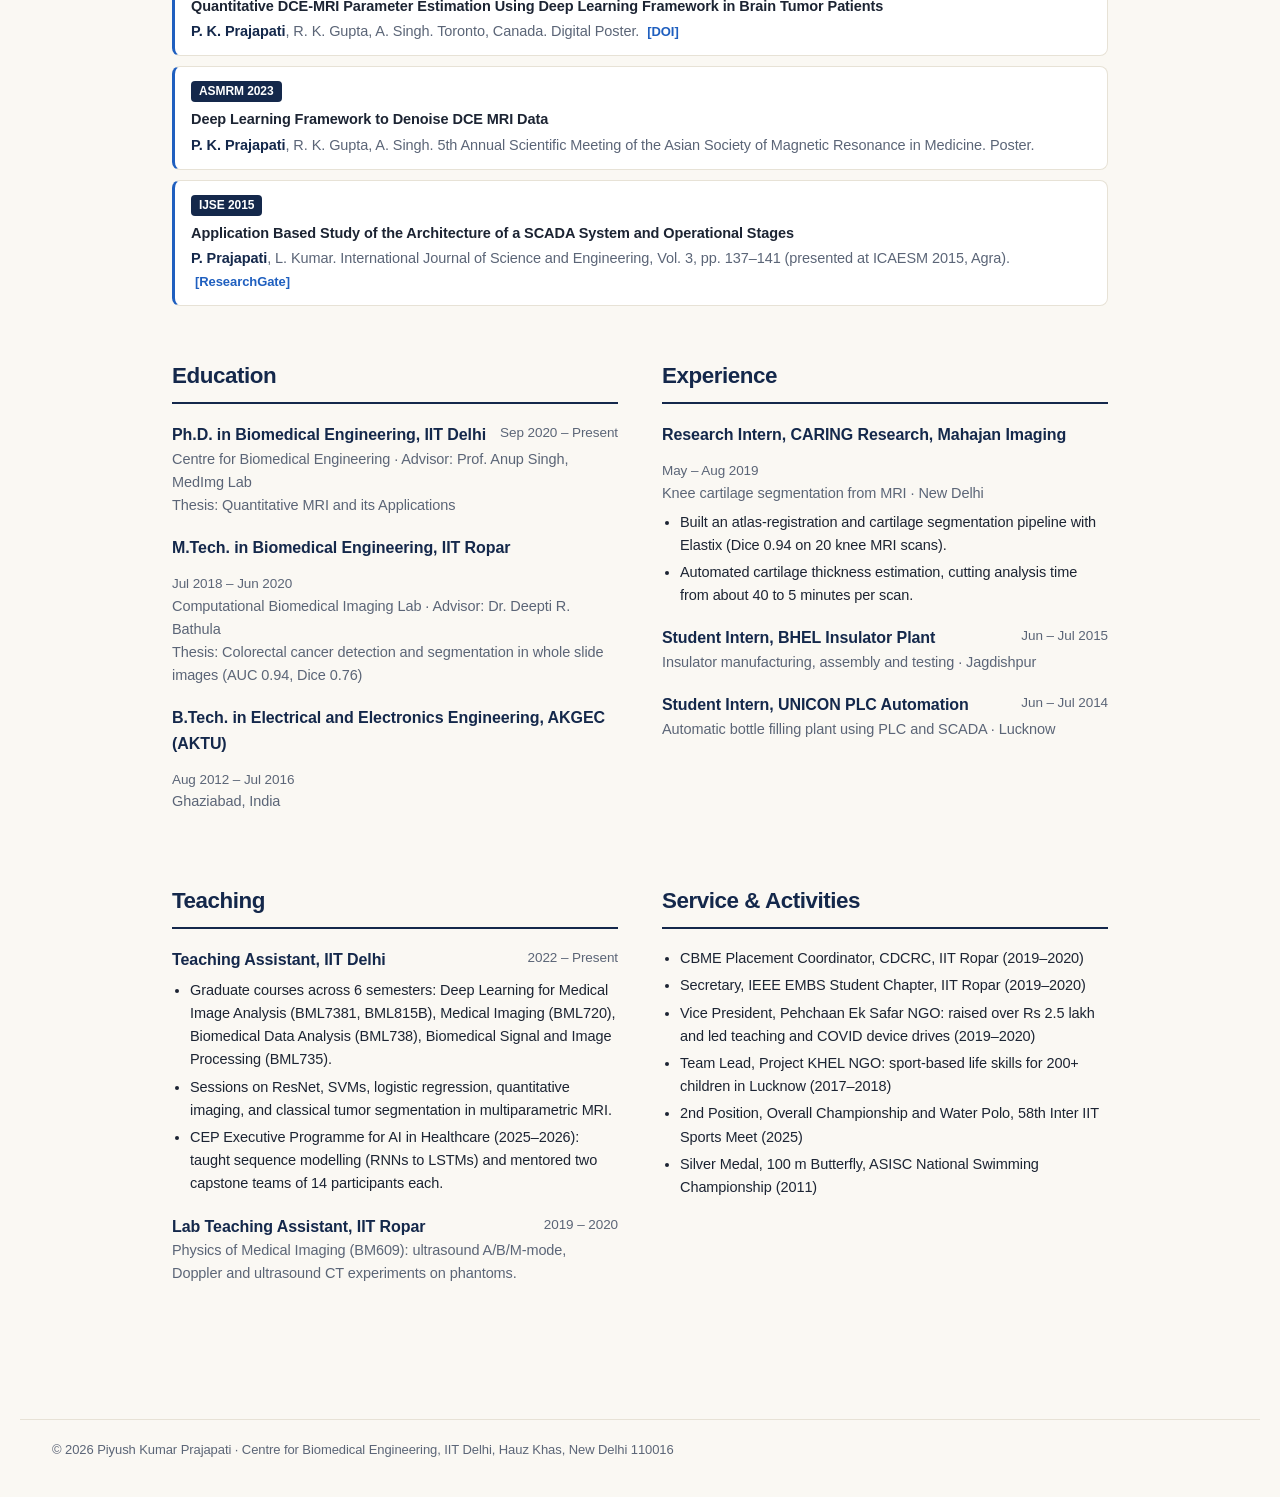
==== commit ad9c63c0: "Justify biography text, no card Co-Authored-By: Claude Fable 5.1 <noreply@anthropic.com>" ====
--- a/index.html
+++ b/index.html
@@ -121,10 +121,8 @@
   .intro p { font-size: 16px; }
 
 
-  .bio { background: var(--card); border: 1px solid var(--rule); border-radius: 12px; padding: 24px 28px; }
-  .bio p:last-of-type { margin-bottom: 0; }
-  .interests-line { color: var(--muted); font-size: 14.5px; margin-top: 18px; padding-top: 16px; border-top: 1px solid var(--rule); line-height: 1.9; }
-  @media (max-width: 860px) { .bio { padding: 18px 18px; } }
+  .bio p { text-align: justify; hyphens: auto; }
+  .interests-line { color: var(--muted); font-size: 14.5px; margin-top: 18px; line-height: 1.9; }
 
   /* Publication controls */
   .controls { display: flex; flex-wrap: wrap; gap: 10px; align-items: center; margin-bottom: 16px; }
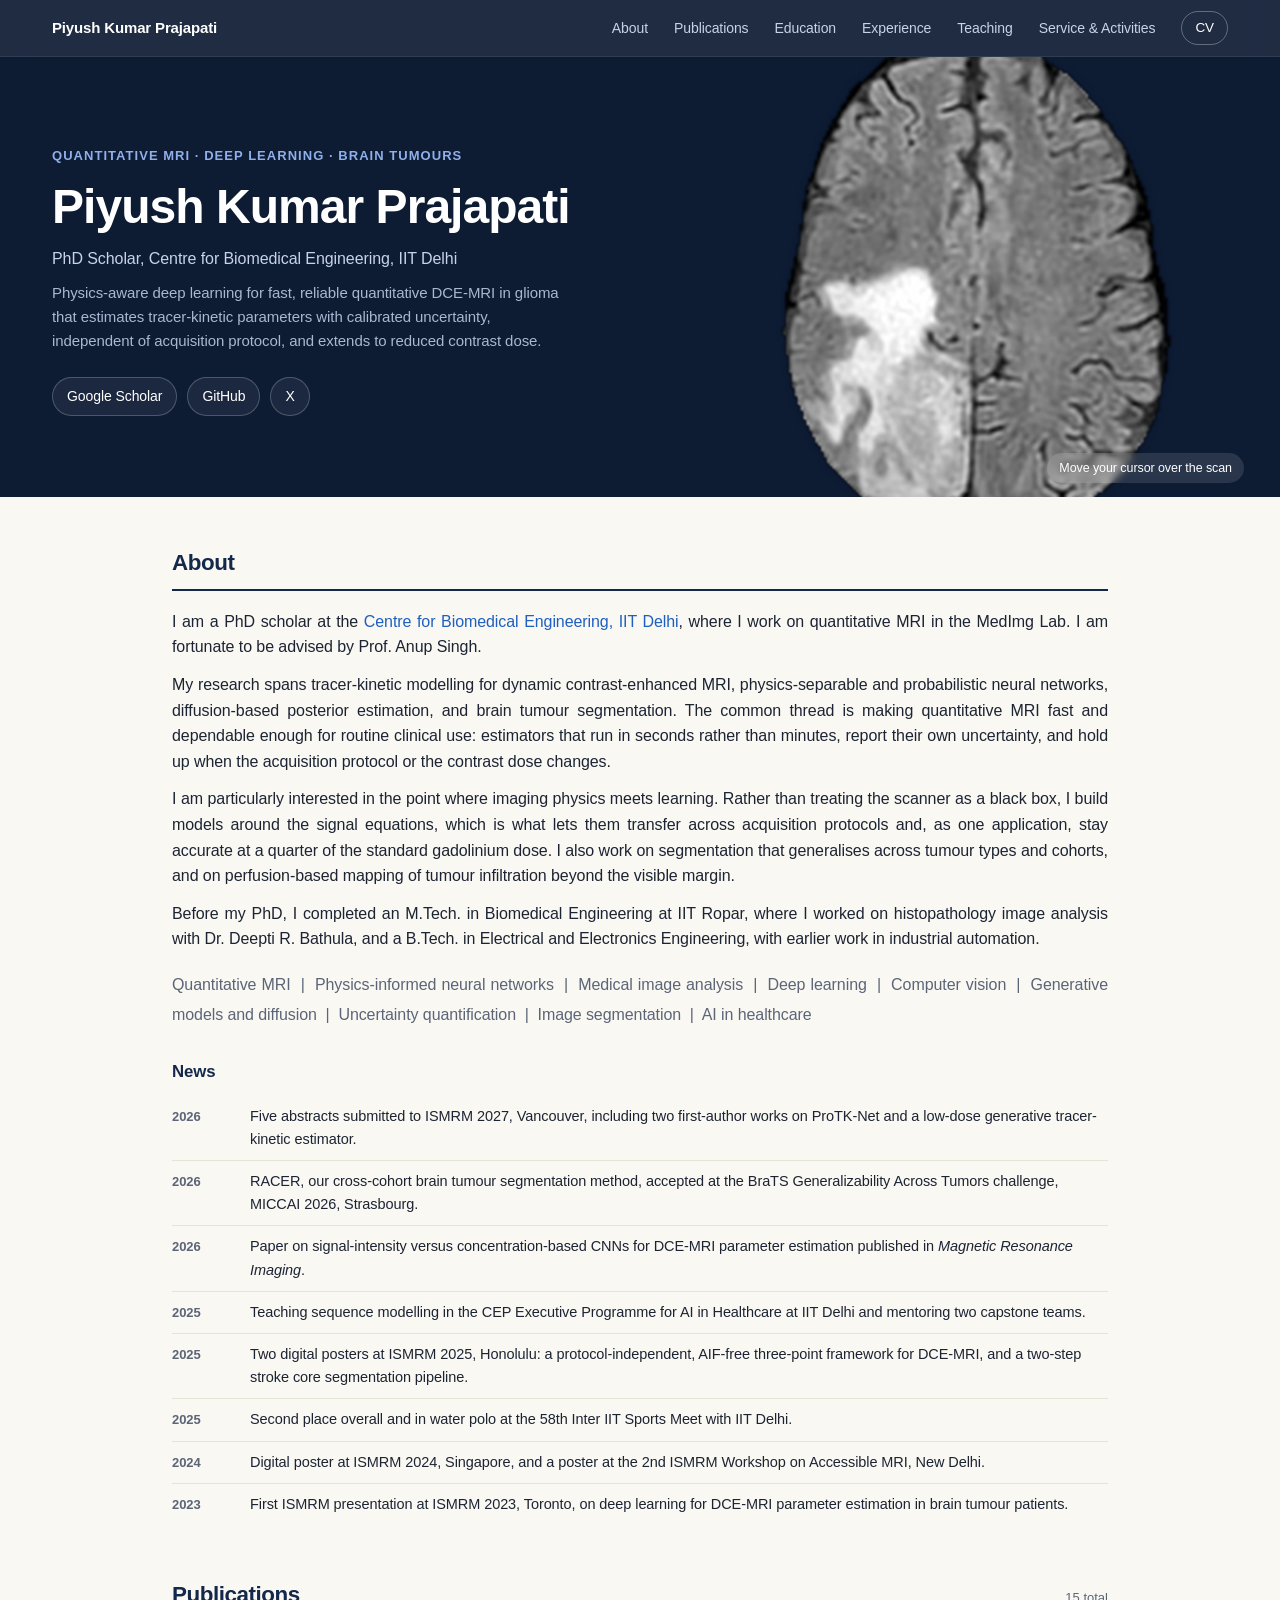
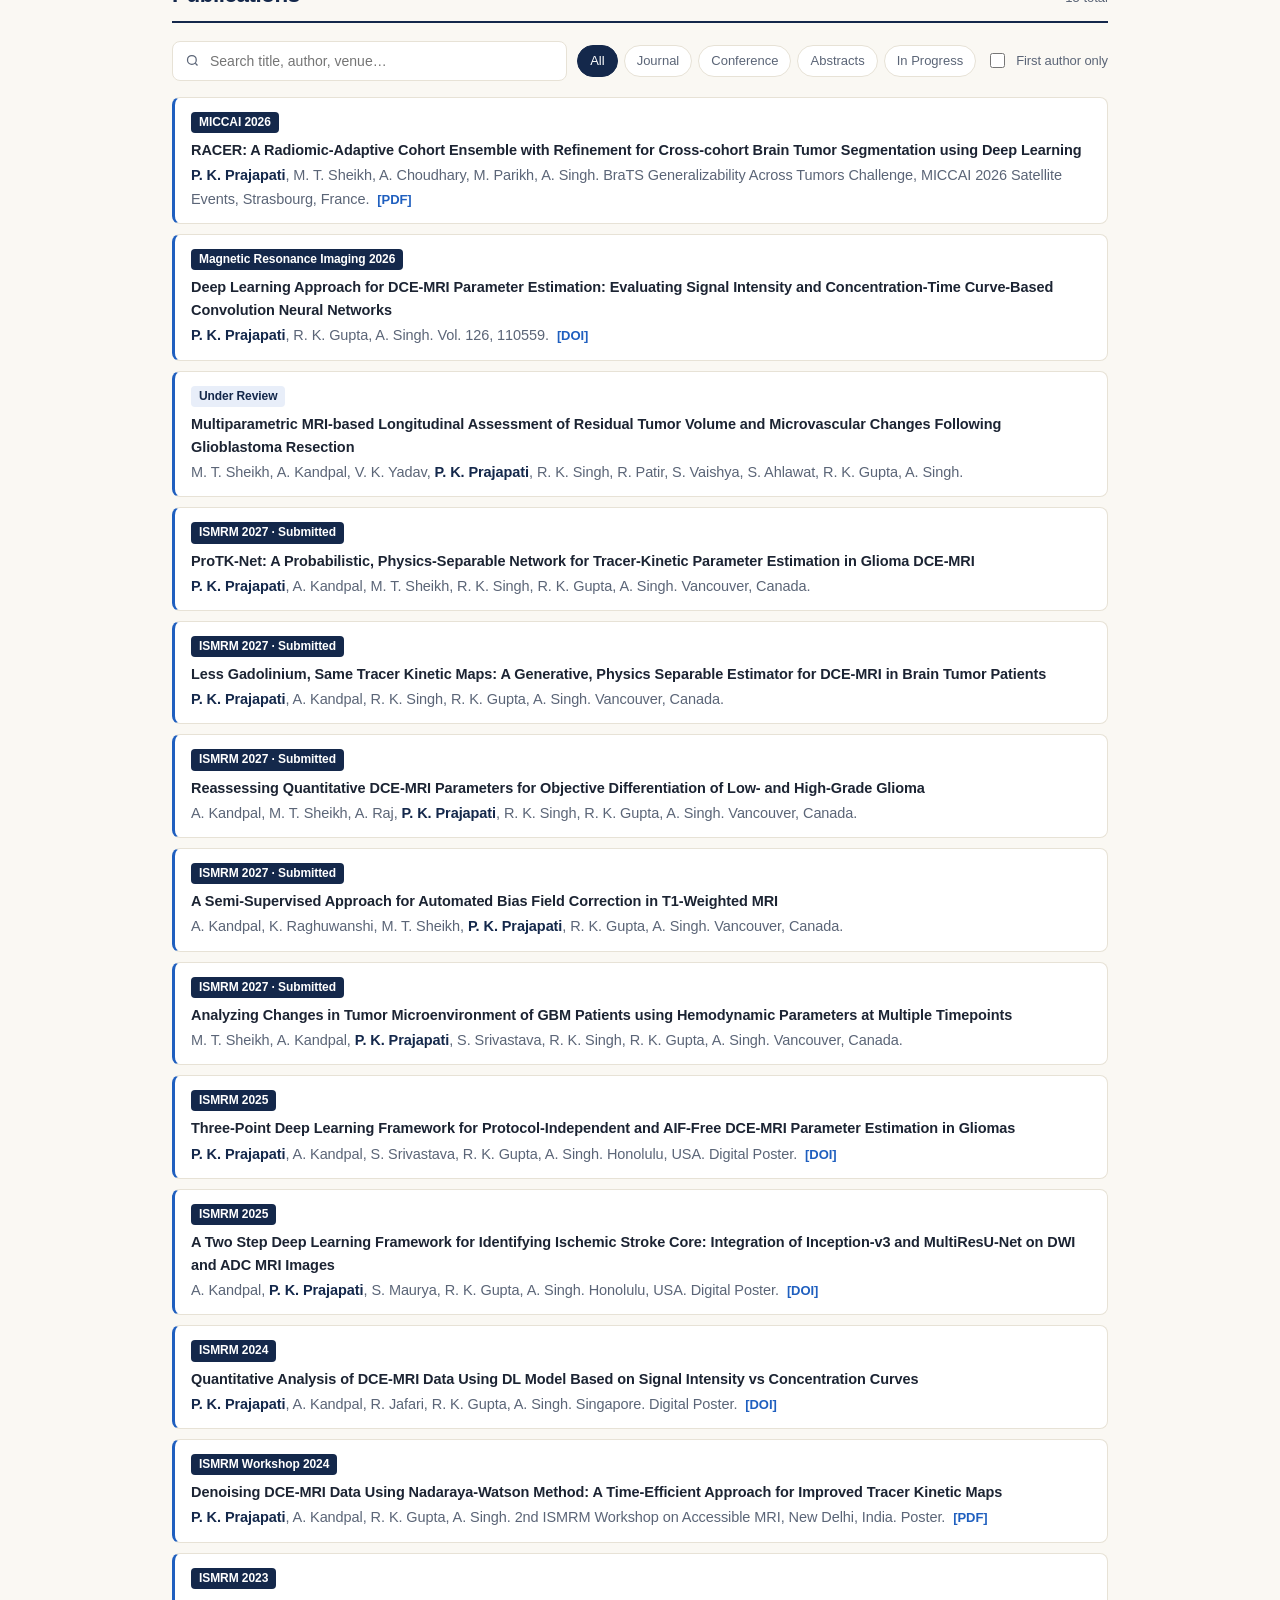
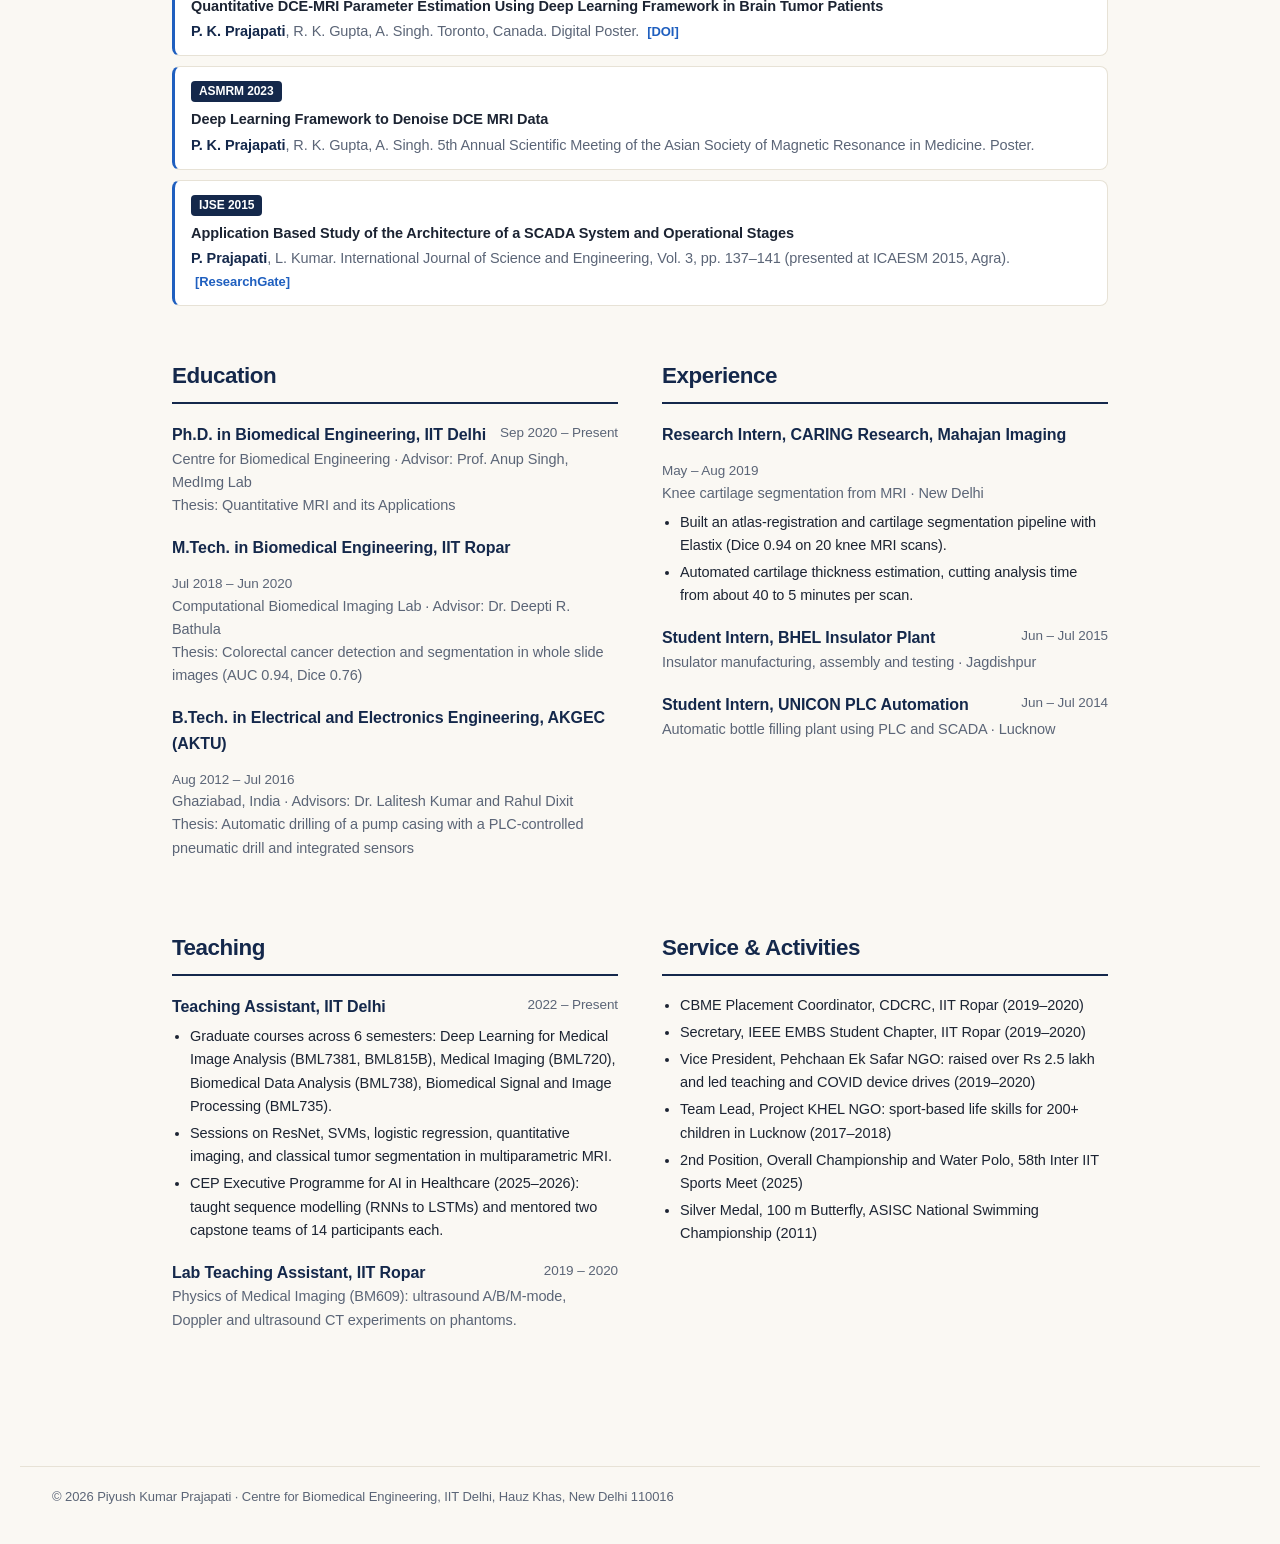
==== commit 444b1d4c: "Add B.Tech advisors and thesis Co-Authored-By: Claude Fable 5.1 <noreply@anthropic.com>" ====
--- a/index.html
+++ b/index.html
@@ -375,7 +375,8 @@
         </div>
         <div class="entry">
           <div class="top"><span class="title">B.Tech. in Electrical and Electronics Engineering, AKGEC (AKTU)</span><span class="date">Aug 2012 – Jul 2016</span></div>
-          <div class="sub">Ghaziabad, India</div>
+          <div class="sub">Ghaziabad, India · Advisors: Dr. Lalitesh Kumar and Rahul Dixit</div>
+          <div class="sub">Thesis: Automatic drilling of a pump casing with a PLC-controlled pneumatic drill and integrated sensors</div>
         </div>
       </section>
 
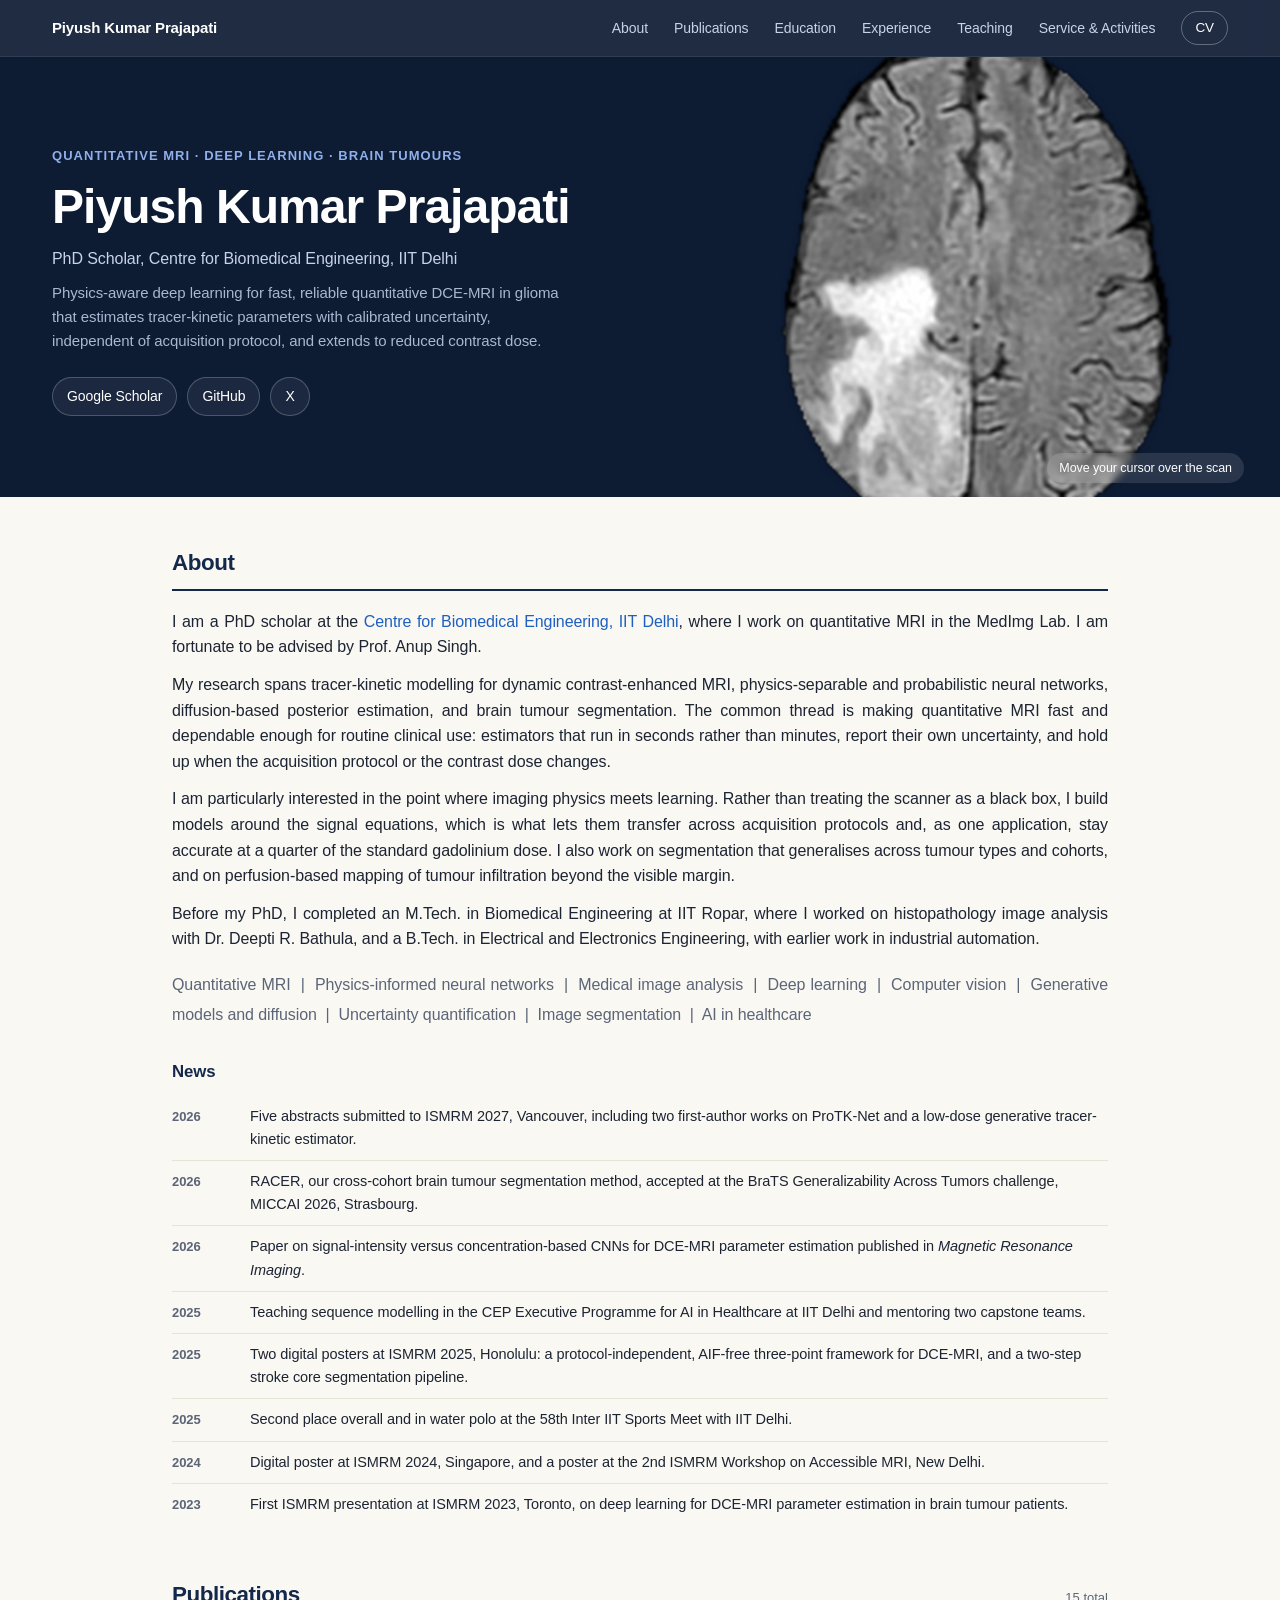
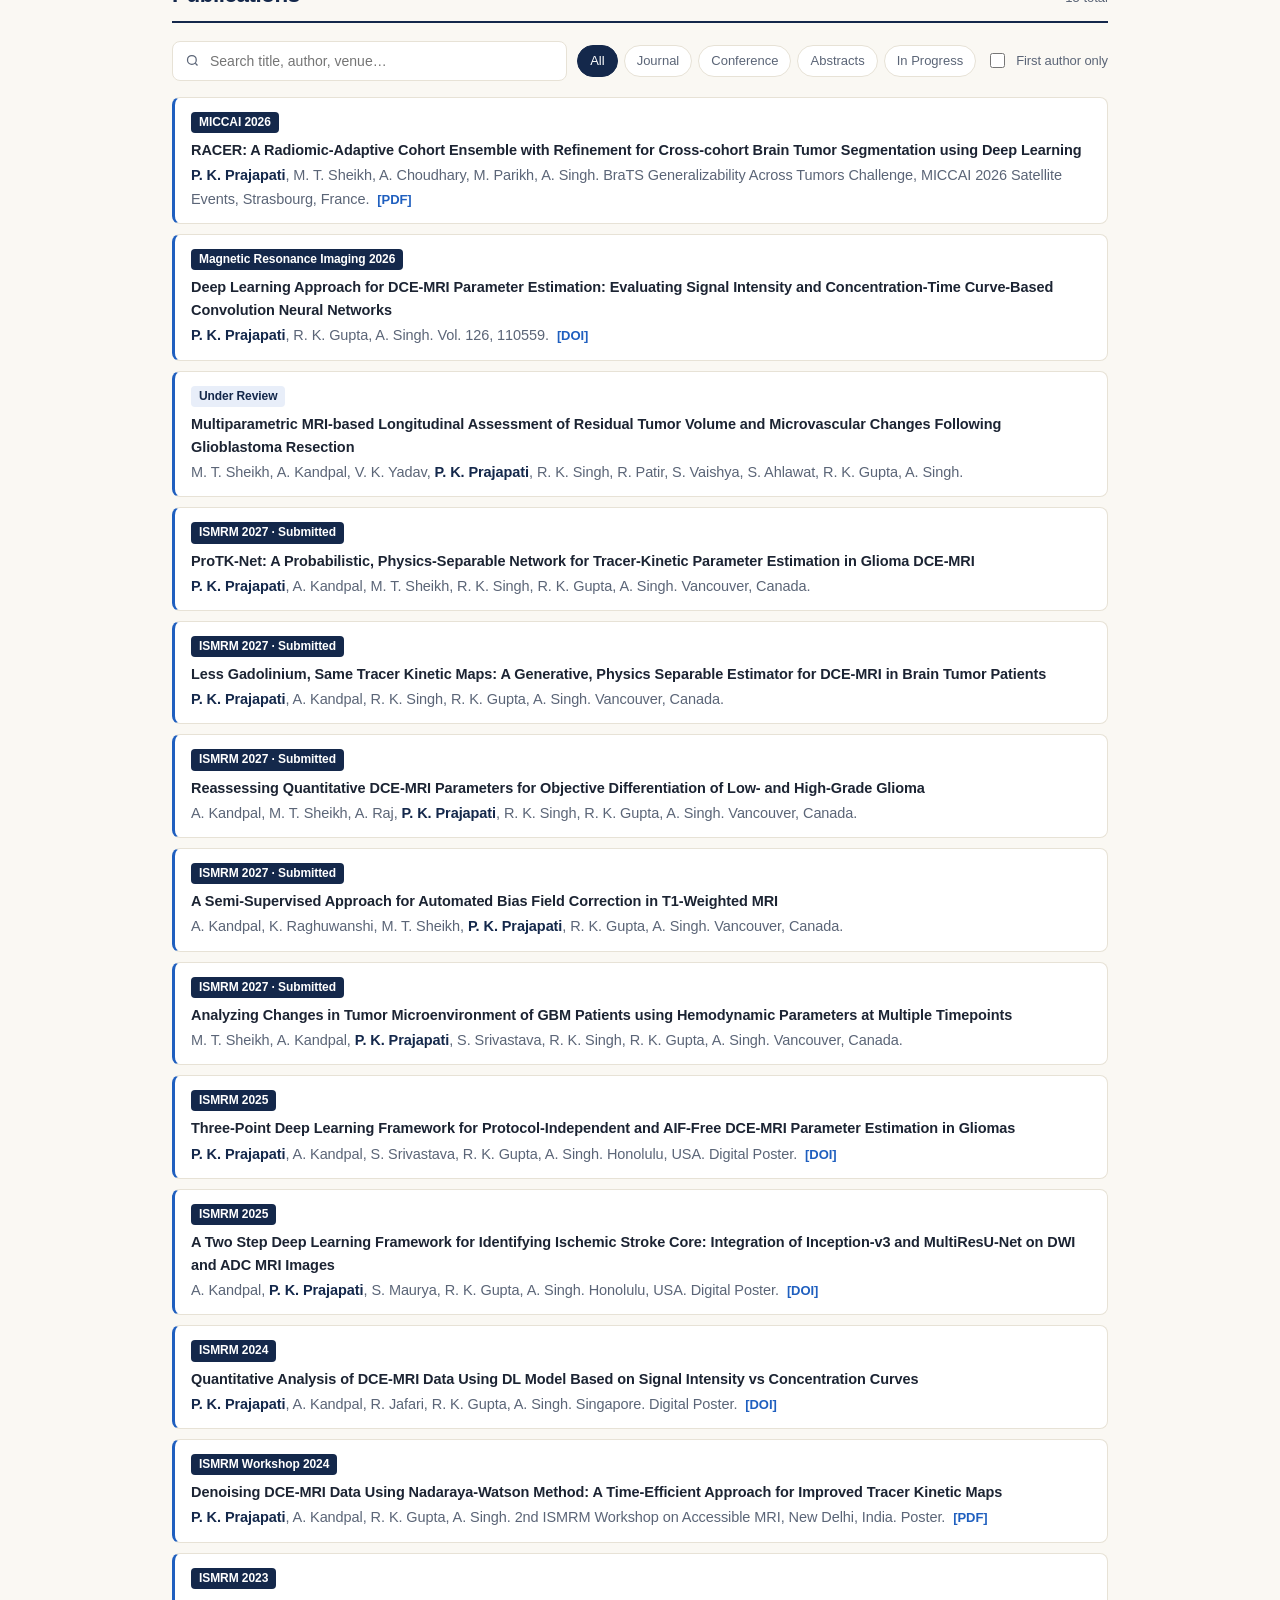
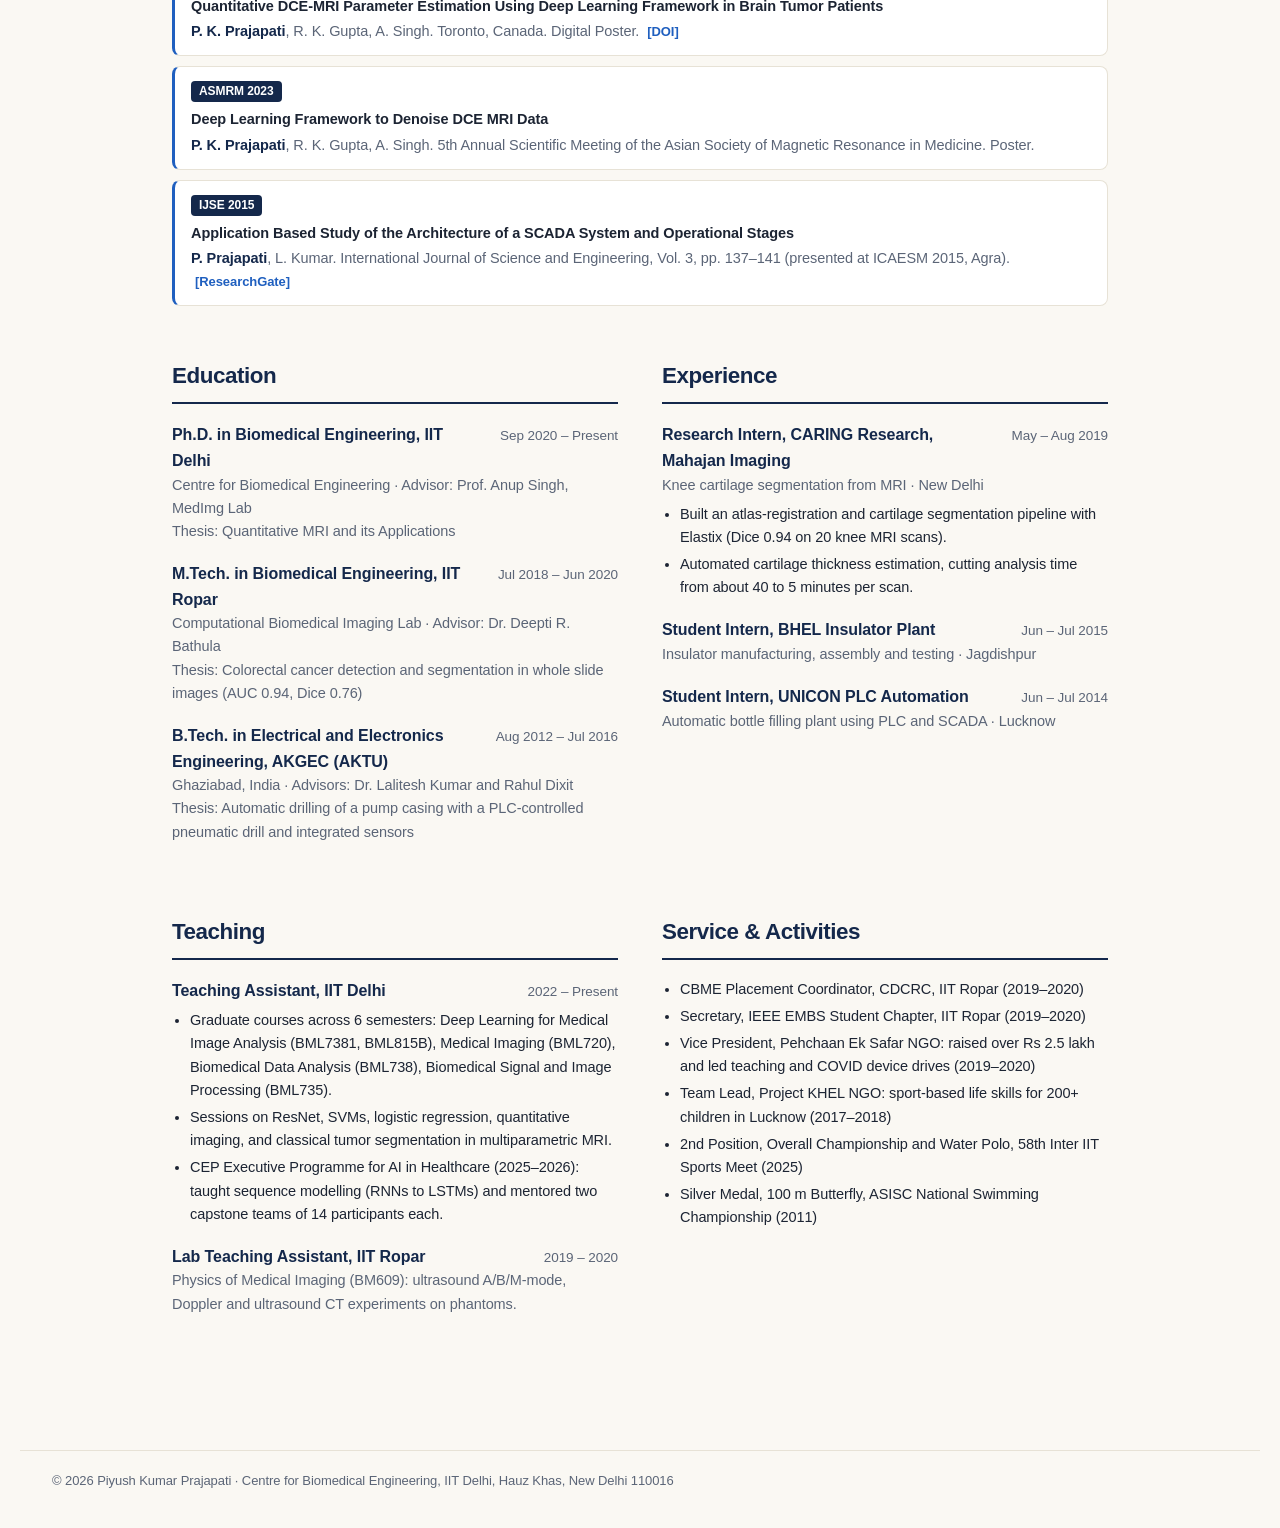
==== commit 9ff67995: "Keep entry dates aligned top-right Co-Authored-By: Claude Fable 5.1 <noreply@anthropic.com>" ====
--- a/index.html
+++ b/index.html
@@ -170,9 +170,9 @@
   .grid2 { display: grid; grid-template-columns: 1fr 1fr; gap: 0 44px; }
 
   .entry { margin-bottom: 18px; }
-  .entry .top { display: flex; justify-content: space-between; gap: 12px; flex-wrap: wrap; }
+  .entry .top { display: grid; grid-template-columns: minmax(0, 1fr) auto; column-gap: 16px; align-items: baseline; }
   .entry .title { font-weight: 600; color: var(--navy); }
-  .entry .date { color: var(--muted); font-size: 13.5px; white-space: nowrap; }
+  .entry .date { color: var(--muted); font-size: 13.5px; white-space: nowrap; text-align: right; }
   .entry .sub { color: var(--muted); font-size: 14.5px; }
   .entry ul { margin: 6px 0 0; padding-left: 18px; }
   .entry li { margin-bottom: 4px; font-size: 14.5px; }
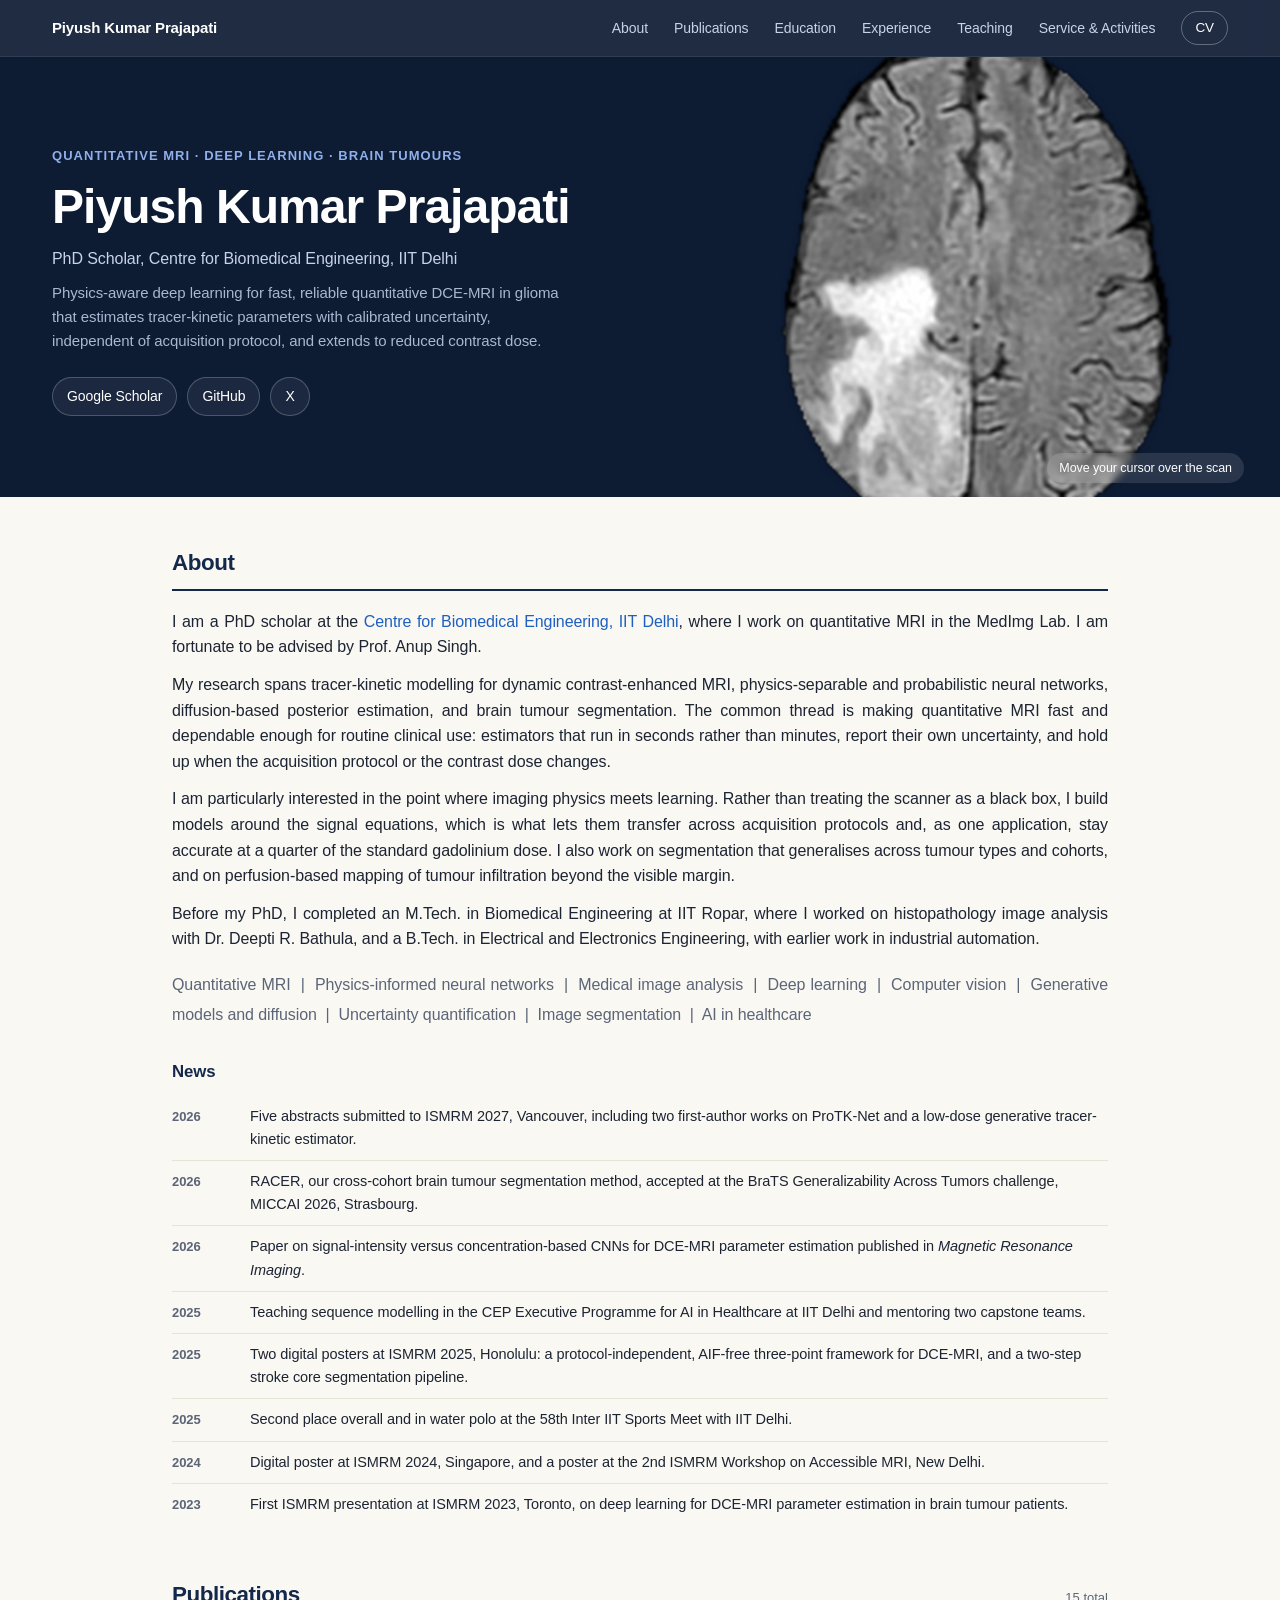
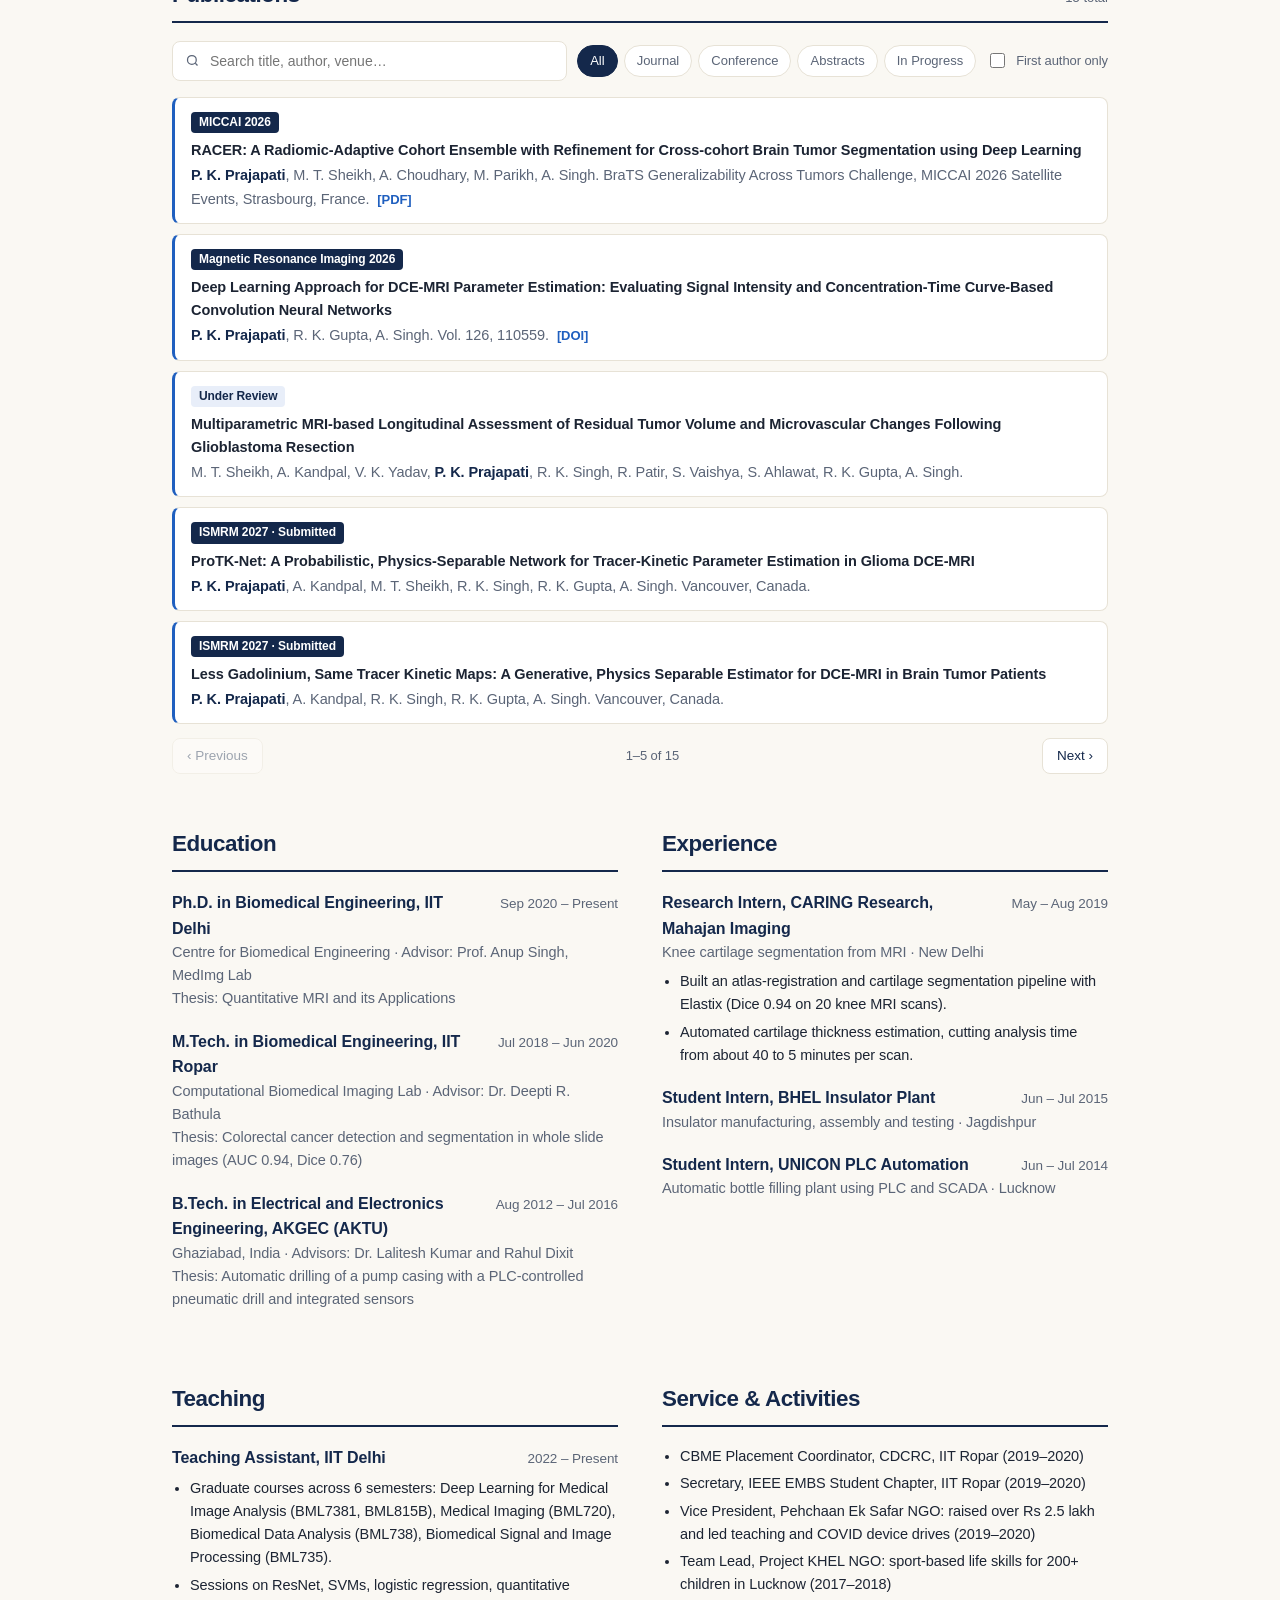
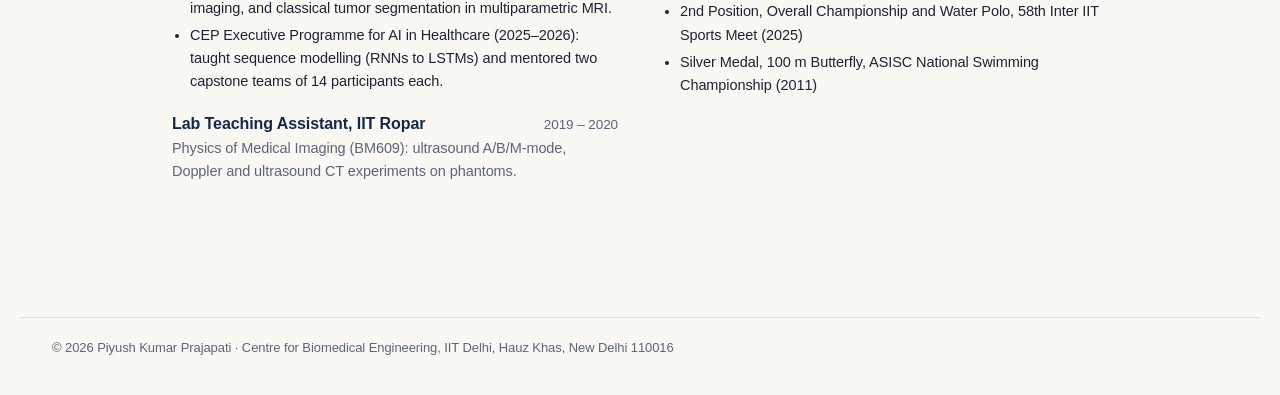
==== commit 25dee755: "Paginate publications five at a time Co-Authored-By: Claude Fable 5.1 <noreply@anthropic.com>" ====
--- a/index.html
+++ b/index.html
@@ -163,6 +163,15 @@
   .authors { color: var(--muted); }
   .authors b { color: var(--navy); font-weight: 600; }
   .plink { font-size: 13px; font-weight: 600; margin-left: 4px; }
+  .pager { display: flex; align-items: center; justify-content: space-between; gap: 12px; margin-top: 14px; }
+  .pager button {
+    border: 1px solid var(--rule); background: var(--card); color: var(--navy);
+    font-size: 13.5px; font-weight: 500; padding: 6px 14px; border-radius: 8px; transition: all .2s;
+  }
+  .pager button:hover:not(:disabled) { border-color: var(--blue); color: var(--blue); }
+  .pager button:disabled { opacity: .4; cursor: default; }
+  .pager span { color: var(--muted); font-size: 13px; }
+  .pager.hidden { display: none; }
   .empty { display: none; color: var(--muted); font-size: 14px; padding: 16px; text-align: center; border: 1px dashed var(--rule); border-radius: 8px; }
   .empty.show { display: block; }
   mark { background: #ffe9a8; color: inherit; border-radius: 2px; padding: 0 1px; }
@@ -358,6 +367,11 @@
           <a class="plink" href="https://www.researchgate.net/publication/290559647" target="_blank" rel="noopener">[ResearchGate]</a></li>
       </ol>
       <div class="empty" id="pubEmpty">No publications match this filter.</div>
+      <div class="pager" id="pager">
+        <button id="pagePrev" aria-label="Previous five">&#8249; Previous</button>
+        <span id="pageInfo"></span>
+        <button id="pageNext" aria-label="Next five">Next &#8250;</button>
+      </div>
     </section>
 
     <div class="grid2">
@@ -482,20 +496,39 @@
       if (!/<mark>/.test(el.innerHTML)) el.innerHTML = el.innerHTML.replace(re, '<mark>$1</mark>');
     });
   }
-  function apply() {
-    var q = search.value.trim().toLowerCase(), shown = 0;
+  var PAGE = 5, page = 0;
+  var pager = document.getElementById('pager'), prevBtn = document.getElementById('pagePrev'), nextBtn = document.getElementById('pageNext'), infoEl = document.getElementById('pageInfo');
+  function apply(keepPage) {
+    if (!keepPage) page = 0;
+    var q = search.value.trim().toLowerCase(), matched = [];
     items.forEach(function (li) {
       var ok = (type === 'all' || li.getAttribute('data-type') === type)
             && (!firstOnly.checked || li.getAttribute('data-first') === '1')
             && (!q || li.getAttribute('data-text').indexOf(q) !== -1);
-      li.classList.toggle('hidden', !ok);
-      if (ok) { shown++; highlight(li, q); }
+      if (ok) matched.push(li); else li.classList.add('hidden');
     });
-    countEl.textContent = shown === items.length ? items.length + ' total' : shown + ' of ' + items.length;
-    emptyEl.classList.toggle('show', shown === 0);
-  }
-  search.addEventListener('input', apply);
-  firstOnly.addEventListener('change', apply);
+    var pages = Math.max(1, Math.ceil(matched.length / PAGE));
+    page = Math.min(page, pages - 1);
+    matched.forEach(function (li, i) {
+      var on = i >= page * PAGE && i < (page + 1) * PAGE;
+      li.classList.toggle('hidden', !on);
+      if (on) highlight(li, q);
+    });
+    countEl.textContent = matched.length === items.length ? items.length + ' total' : matched.length + ' of ' + items.length;
+    emptyEl.classList.toggle('show', matched.length === 0);
+    pager.classList.toggle('hidden', matched.length <= PAGE);
+    infoEl.textContent = matched.length ? (page * PAGE + 1) + '\u2013' + Math.min(matched.length, (page + 1) * PAGE) + ' of ' + matched.length : '';
+    prevBtn.disabled = page === 0; nextBtn.disabled = page >= pages - 1;
+  }
+  function turn(d) {
+    page += d; apply(true);
+    var top = document.getElementById('publications').getBoundingClientRect().top;
+    if (top < 0) window.scrollTo({ top: window.scrollY + top - 70, behavior: 'smooth' });
+  }
+  prevBtn.addEventListener('click', function () { turn(-1); });
+  nextBtn.addEventListener('click', function () { turn(1); });
+  search.addEventListener('input', function () { apply(); });
+  firstOnly.addEventListener('change', function () { apply(); });
   chips.forEach(function (c) {
     c.addEventListener('click', function () {
       chips.forEach(function (x) { x.classList.remove('active'); });
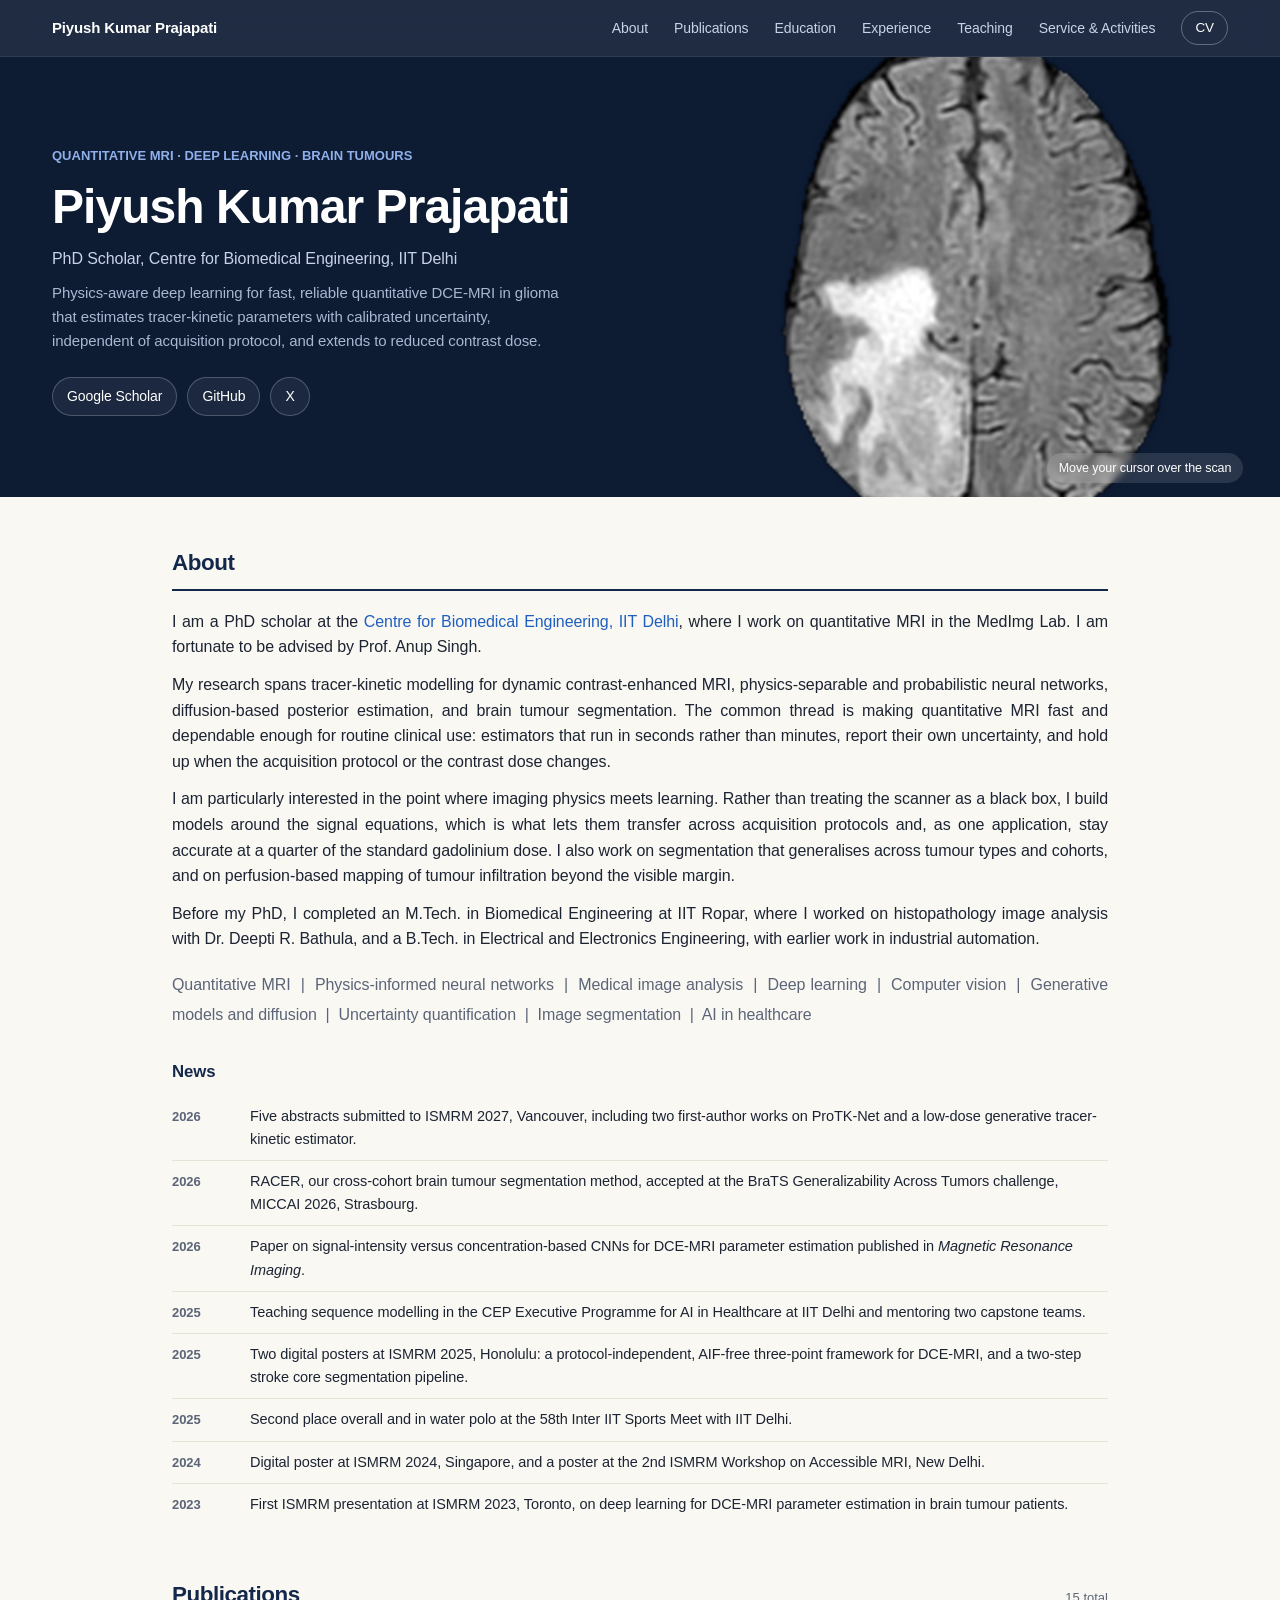
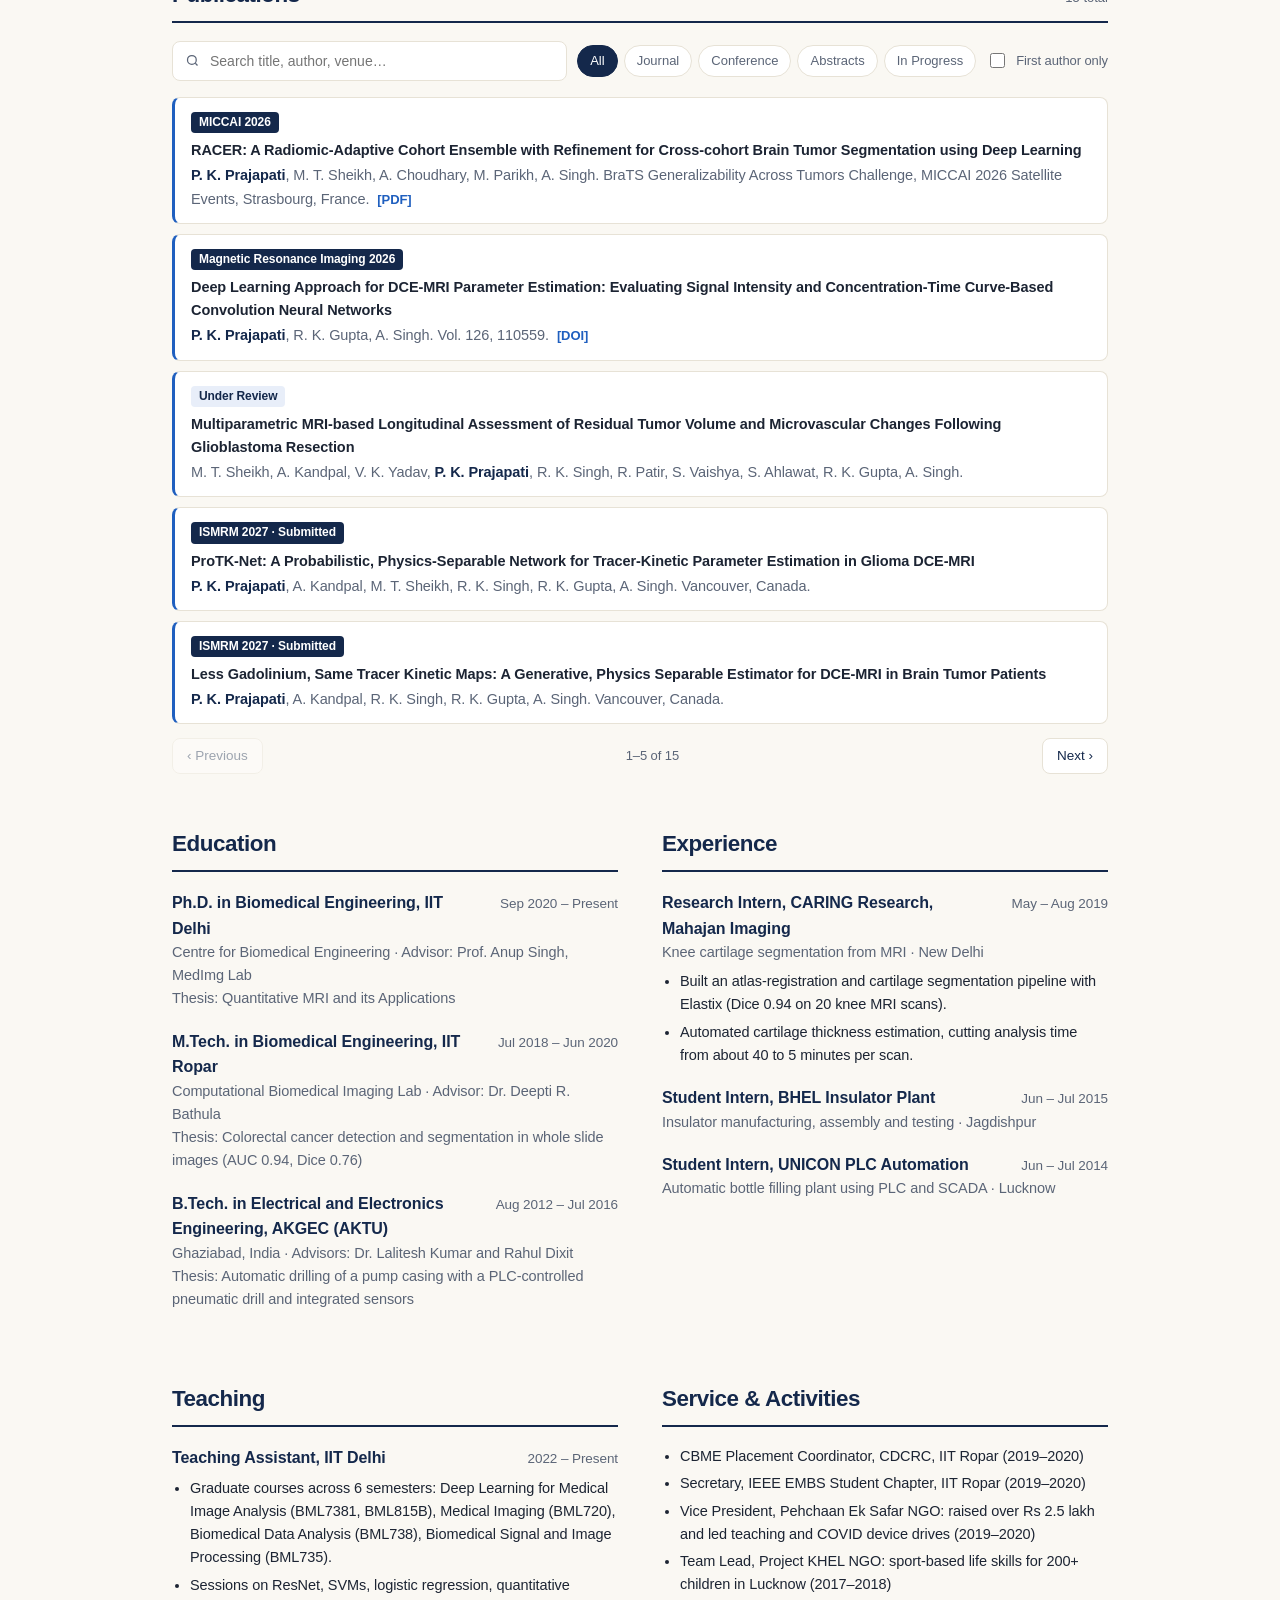
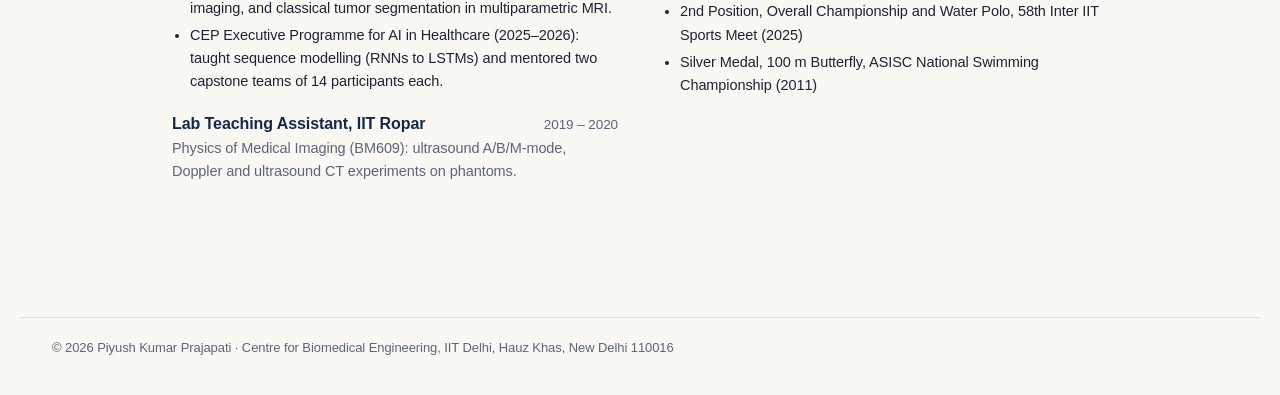
==== commit f1a53c01: "Match eyebrow width to name via letter spacing, not font size Co-Authored-By: Claude Fable 5.1 <nore" ====
--- a/index.html
+++ b/index.html
@@ -57,7 +57,8 @@
     min-height: 440px;
   }
   .hero-text { padding: 56px 32px 48px; display: flex; flex-direction: column; justify-content: center; }
-  .hero-text .eyebrow { color: #8fb0ea; font-size: 13px; font-weight: 600; letter-spacing: .08em; text-transform: uppercase; margin-bottom: 14px; }
+  .hero-text .eyebrow { color: #8fb0ea; font-size: 13px; font-weight: 600; letter-spacing: .08em; text-transform: uppercase; margin-bottom: 14px; display: inline-block; white-space: nowrap; margin-right: -0.08em; }
+  .hero-text h1 { display: inline-block; }
   .hero-text h1 {
     font-family: inherit; letter-spacing: -0.02em; font-weight: 600;
     font-size: clamp(2rem, 4vw, 3rem); line-height: 1.1; margin: 0 0 12px; color: #fff;
@@ -460,6 +461,17 @@
 
 
 
+  /* Match the eyebrow line width to the name */
+  var eyebrow = document.querySelector('.hero-text .eyebrow'), nameEl = document.querySelector('.hero-text h1');
+  function fitEyebrow() {
+    eyebrow.style.letterSpacing = '0px';
+    var target = nameEl.getBoundingClientRect().width, w = eyebrow.getBoundingClientRect().width;
+    var n = eyebrow.textContent.length;
+    if (w > 0 && n > 1) eyebrow.style.letterSpacing = Math.max(0, (target - w) / n).toFixed(3) + 'px';
+  }
+  fitEyebrow(); window.addEventListener('resize', fitEyebrow);
+  if (document.fonts && document.fonts.ready) document.fonts.ready.then(fitEyebrow);
+
   /* Hero lens: reveal the parametric map under the cursor */
   var stage = document.getElementById('stage'), map = document.getElementById('stageMap'), ring = document.getElementById('stageRing');
   function lensAt(px, py) {
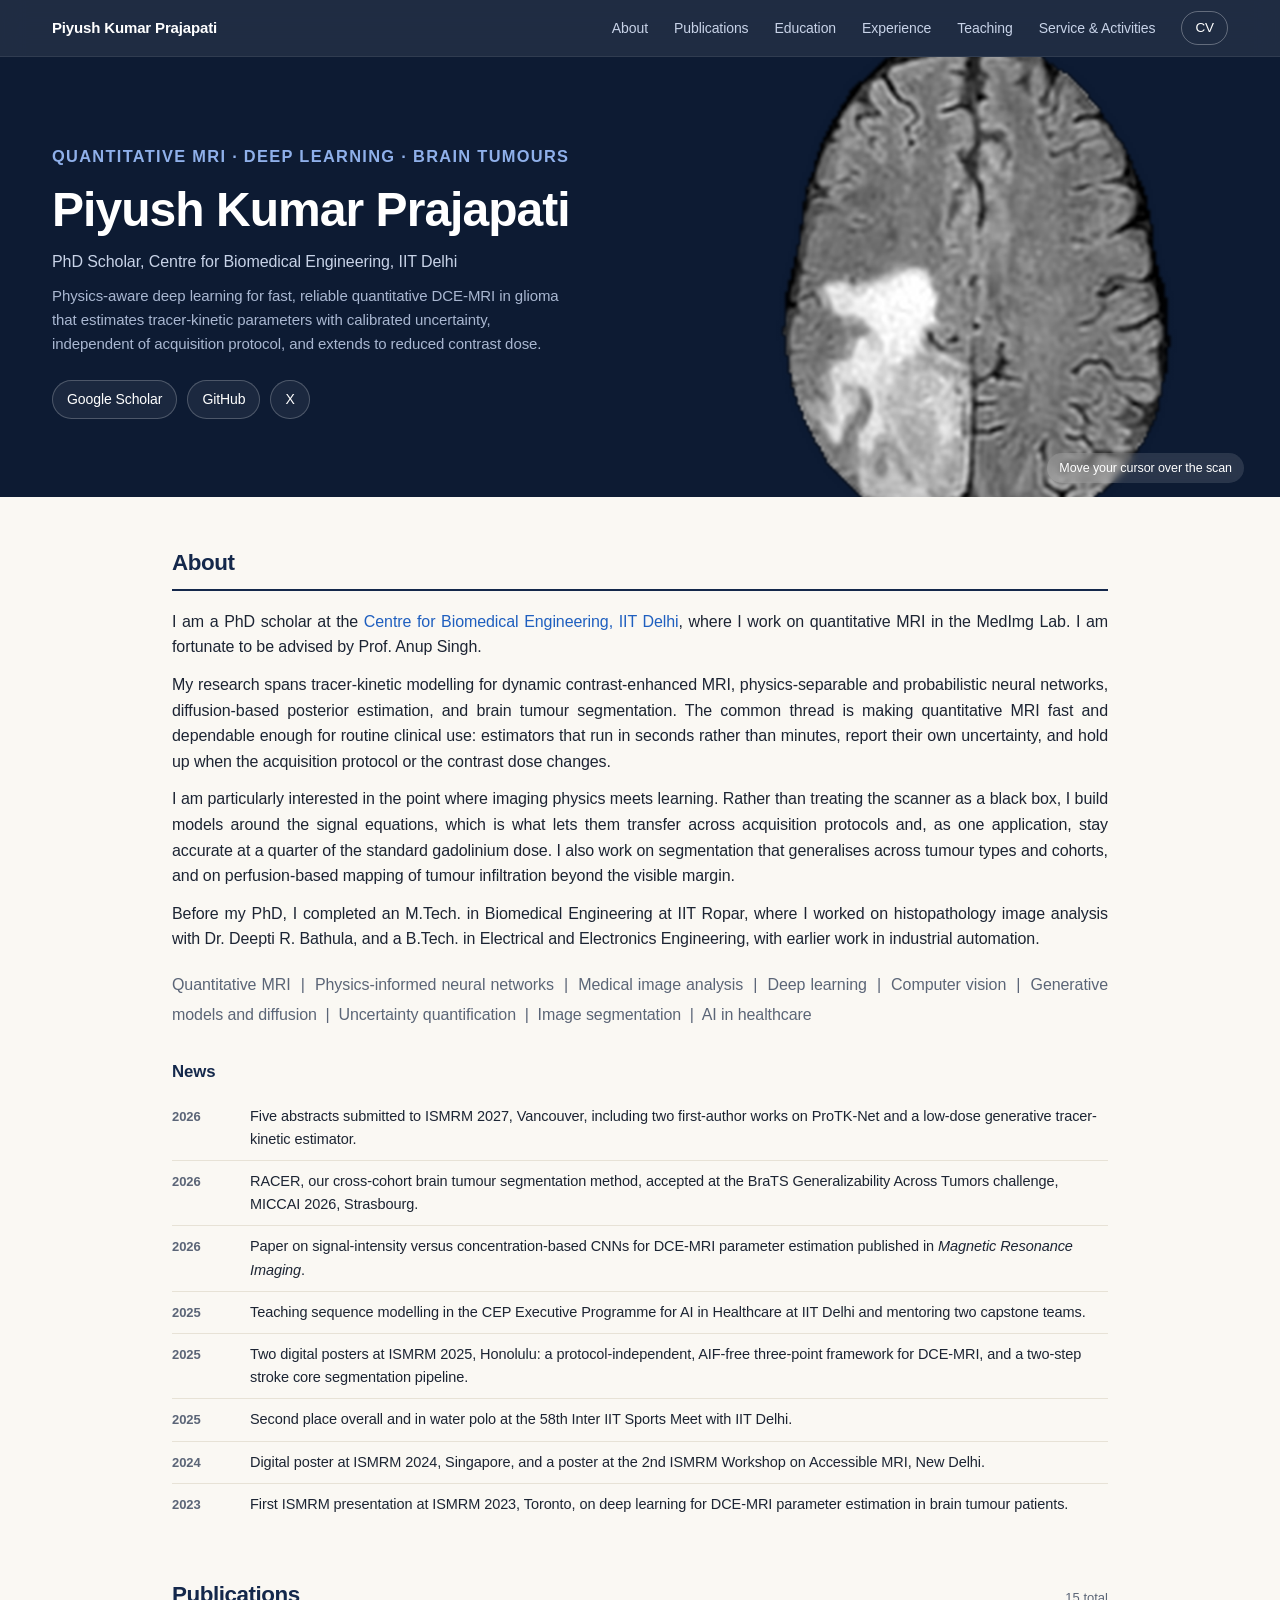
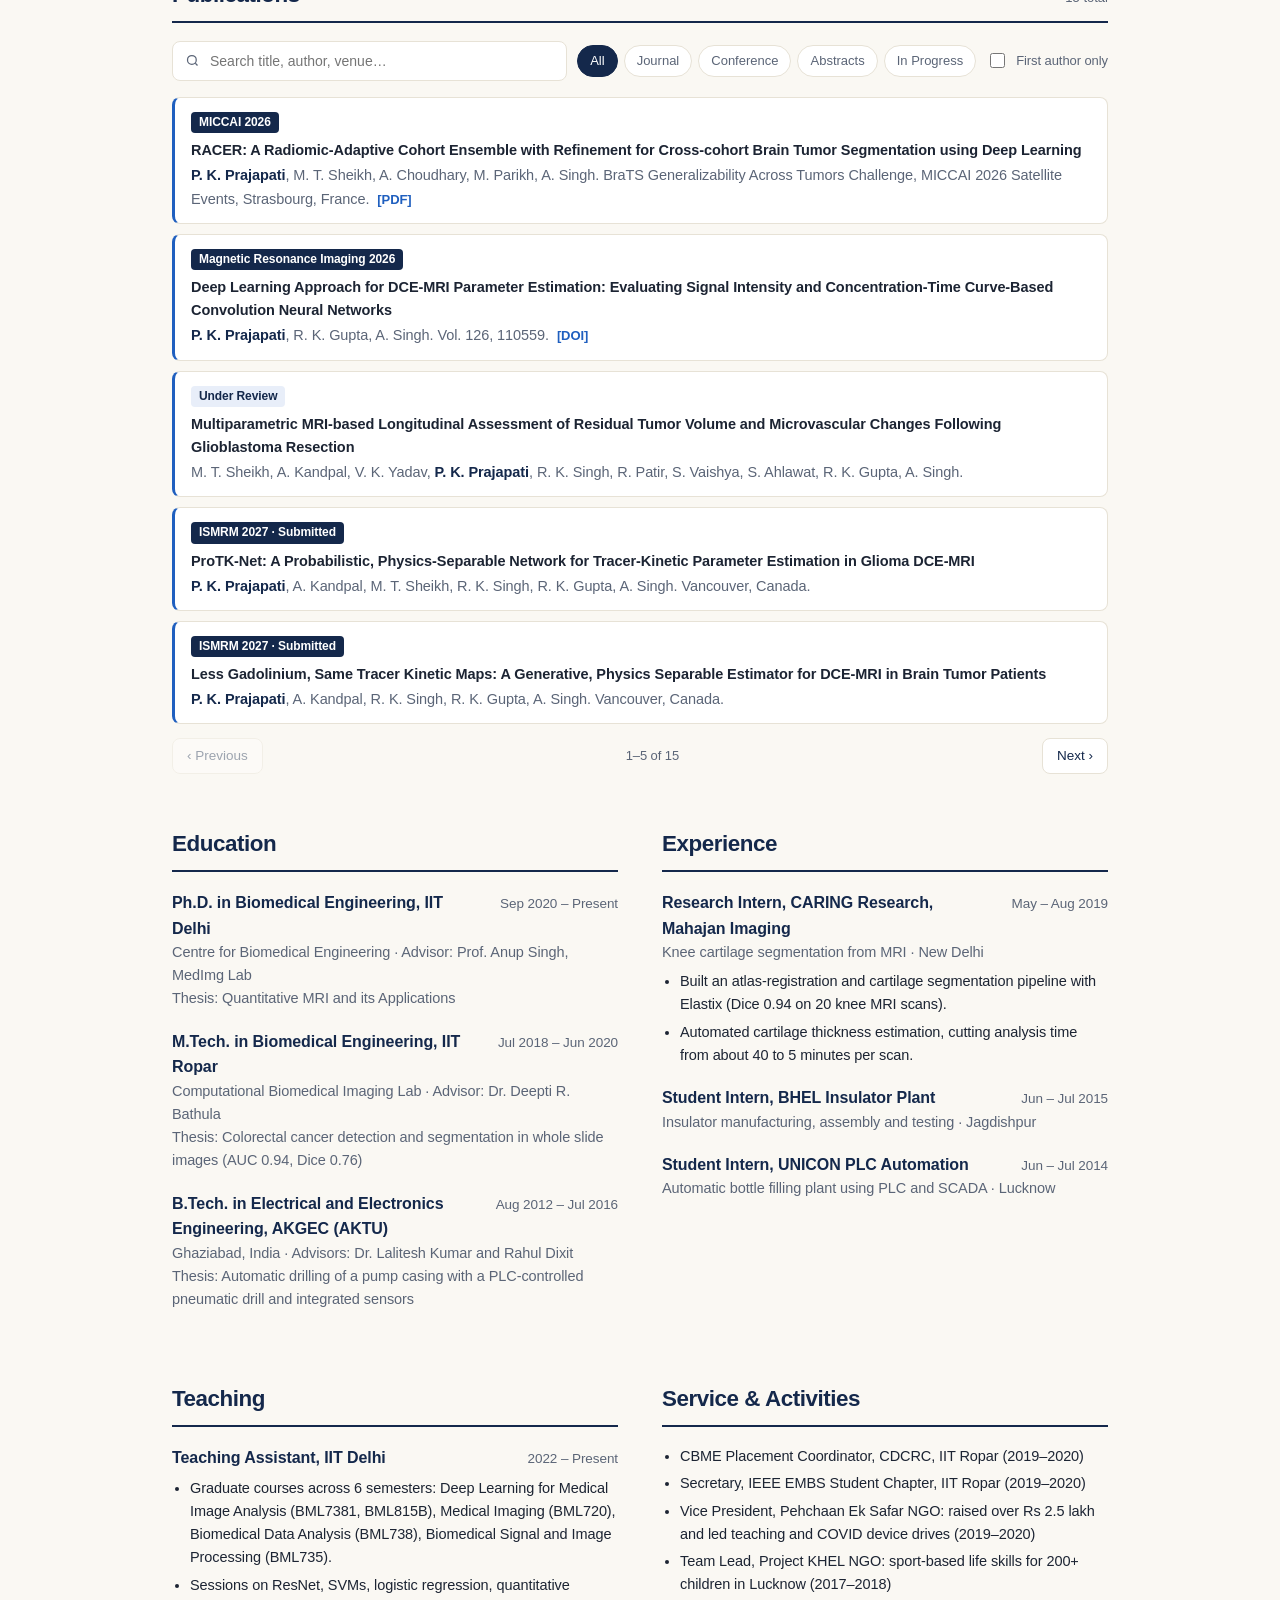
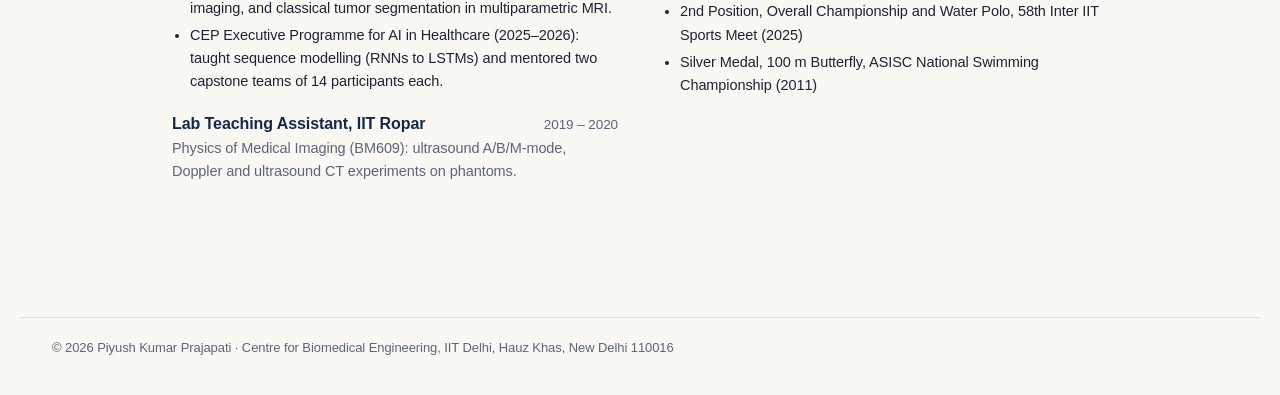
==== commit 94c223a9: "Fix eyebrow fit: measure text width, scale keywords font to the name Co-Authored-By: Claude Fable 5." ====
--- a/index.html
+++ b/index.html
@@ -57,8 +57,8 @@
     min-height: 440px;
   }
   .hero-text { padding: 56px 32px 48px; display: flex; flex-direction: column; justify-content: center; }
-  .hero-text .eyebrow { color: #8fb0ea; font-size: 13px; font-weight: 600; letter-spacing: .08em; text-transform: uppercase; margin-bottom: 14px; display: inline-block; white-space: nowrap; margin-right: -0.08em; }
-  .hero-text h1 { display: inline-block; }
+  .hero-text .eyebrow { color: #8fb0ea; font-size: 13px; font-weight: 600; letter-spacing: .08em; text-transform: uppercase; margin-bottom: 14px; white-space: nowrap; align-self: flex-start; width: max-content; max-width: 100%; }
+  .hero-text h1 { align-self: flex-start; width: max-content; max-width: 100%; }
   .hero-text h1 {
     font-family: inherit; letter-spacing: -0.02em; font-weight: 600;
     font-size: clamp(2rem, 4vw, 3rem); line-height: 1.1; margin: 0 0 12px; color: #fff;
@@ -464,10 +464,9 @@
   /* Match the eyebrow line width to the name */
   var eyebrow = document.querySelector('.hero-text .eyebrow'), nameEl = document.querySelector('.hero-text h1');
   function fitEyebrow() {
-    eyebrow.style.letterSpacing = '0px';
+    eyebrow.style.fontSize = '13px';
     var target = nameEl.getBoundingClientRect().width, w = eyebrow.getBoundingClientRect().width;
-    var n = eyebrow.textContent.length;
-    if (w > 0 && n > 1) eyebrow.style.letterSpacing = Math.max(0, (target - w) / n).toFixed(3) + 'px';
+    if (w > 0 && target > 0) eyebrow.style.fontSize = (13 * target / w).toFixed(2) + 'px';
   }
   fitEyebrow(); window.addEventListener('resize', fitEyebrow);
   if (document.fonts && document.fonts.ready) document.fonts.ready.then(fitEyebrow);
